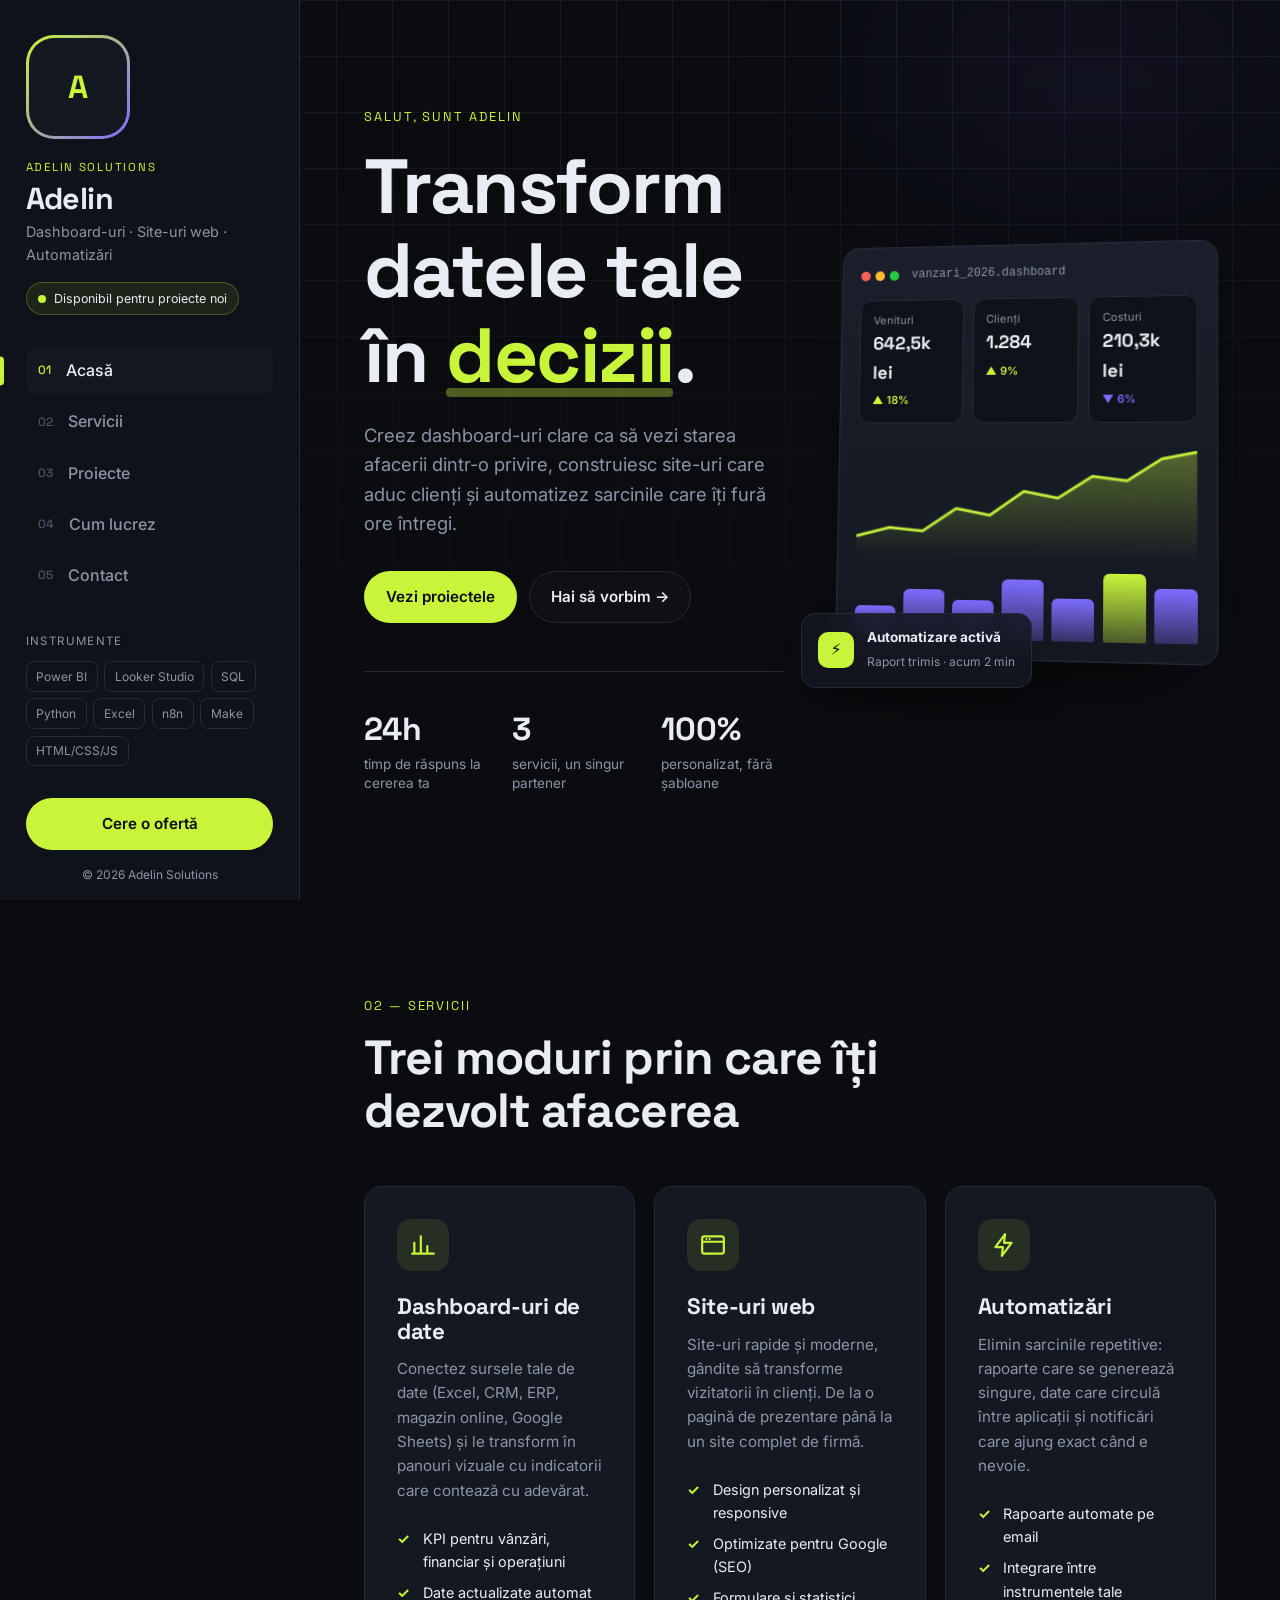
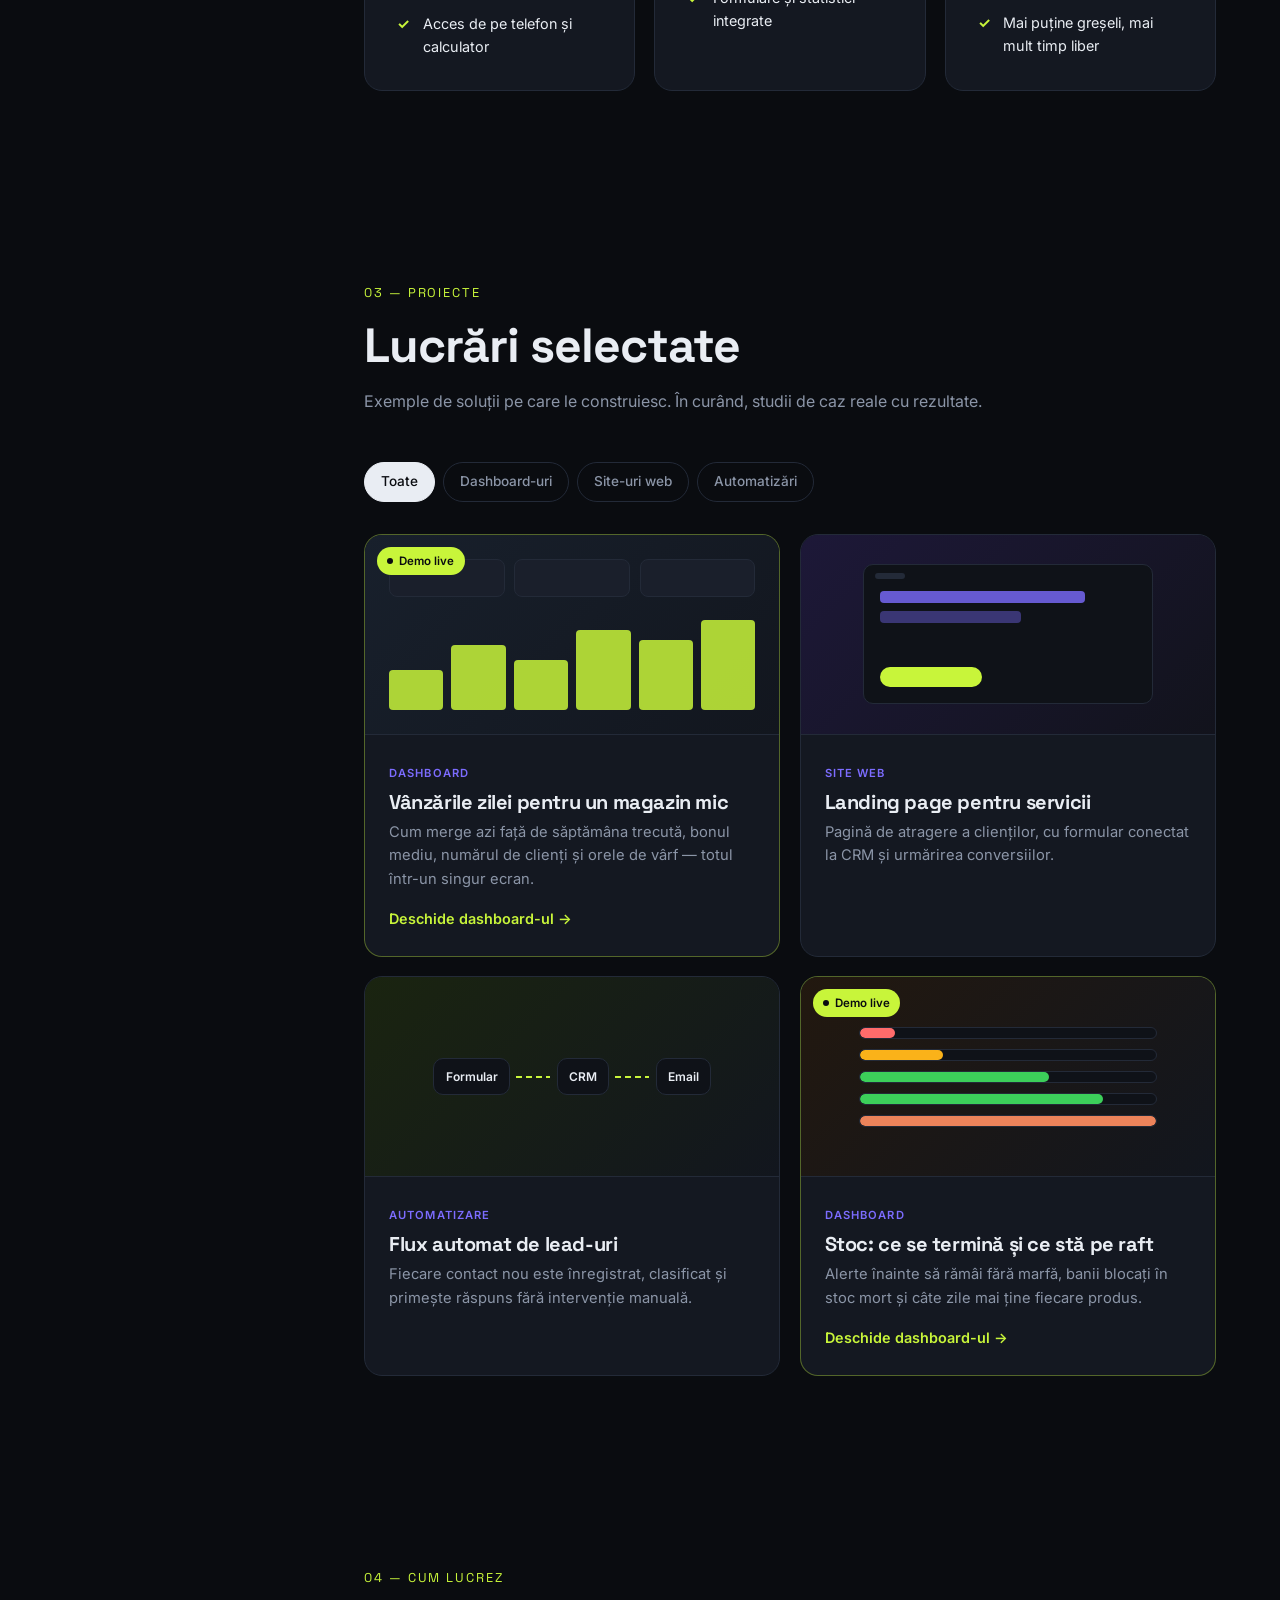
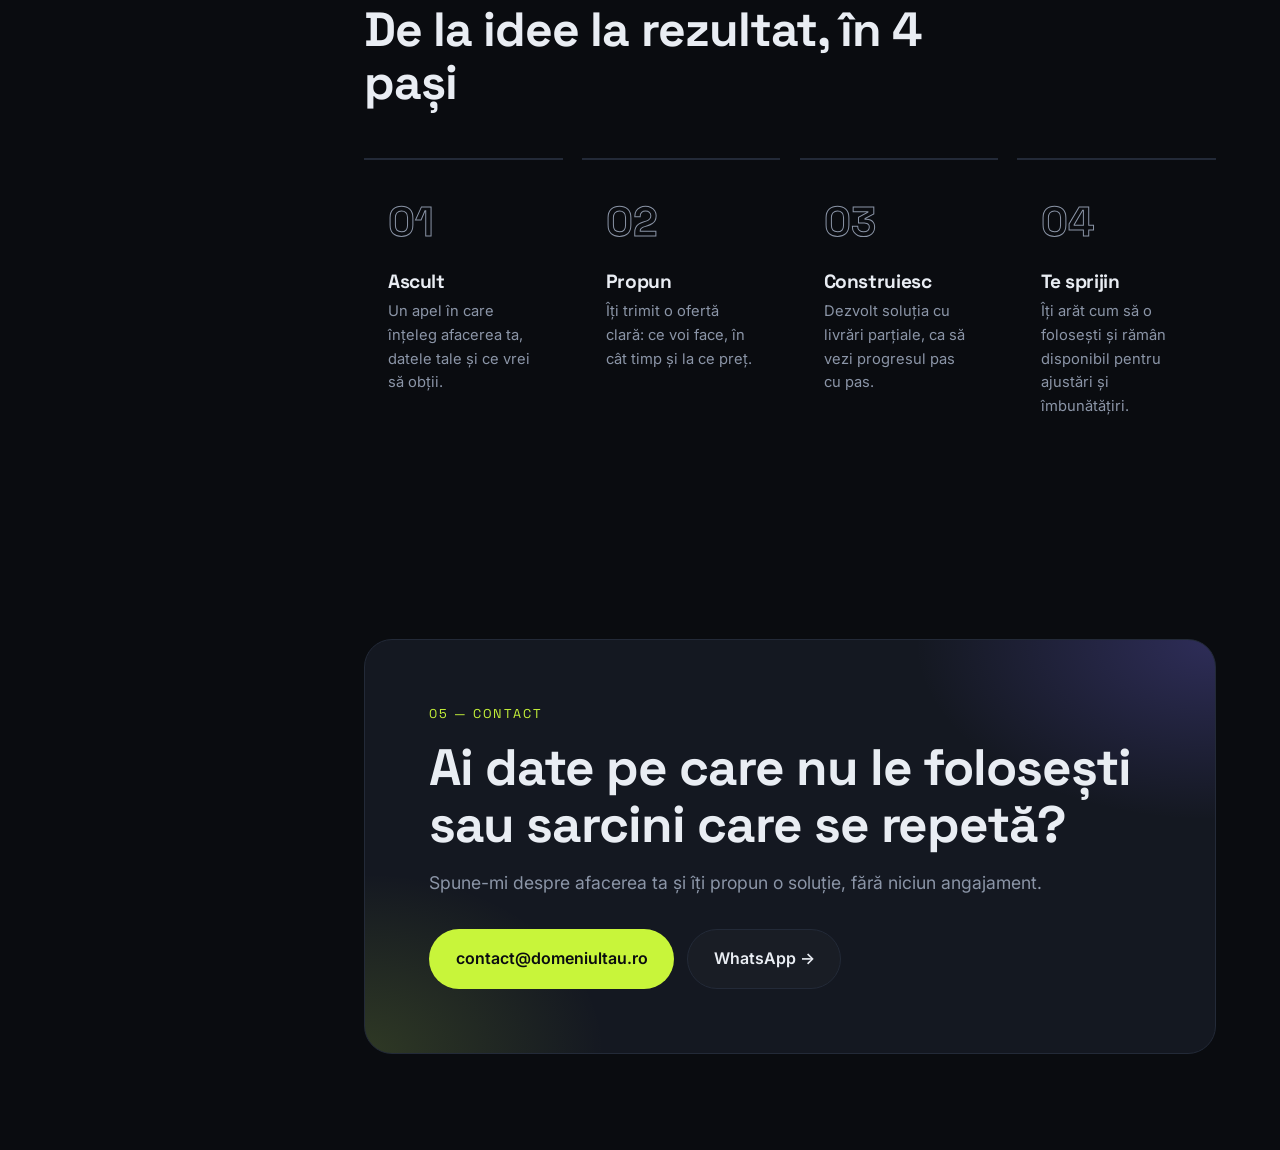
==== index.html @ e0bb19f9 "Portfolio Adelin Solutions: landing page and two demo dashboards - Romanian landing page with CV-sty" ====
<!DOCTYPE html>
<html lang="ro">
<head>
  <meta charset="UTF-8">
  <meta name="viewport" content="width=device-width, initial-scale=1.0">
  <title>Adelin Solutions · Dashboard-uri, site-uri web și automatizări</title>
  <meta name="description" content="Adelin Solutions: dashboard-uri pentru analiza datelor, site-uri web moderne și automatizări care îți economisesc ore de muncă.">
  <link rel="preconnect" href="https://fonts.googleapis.com">
  <link rel="preconnect" href="https://fonts.gstatic.com" crossorigin>
  <link href="https://fonts.googleapis.com/css2?family=Inter:wght@400;500;600&family=Space+Grotesk:wght@500;600;700&display=swap" rel="stylesheet">
  <link rel="stylesheet" href="css/styles.css">
</head>
<body>

  <!-- Bară de sus (doar pe mobil) -->
  <header class="topbar">
    <a href="#acasa" class="topbar__brand"><span class="logo-mark">A</span> Adelin Solutions</a>
    <button class="menu-toggle" aria-label="Deschide meniul" aria-expanded="false" aria-controls="sidebar">
      <span></span><span></span>
    </button>
  </header>

  <!-- Meniu lateral tip CV -->
  <aside class="sidebar" id="sidebar">
    <div class="profile">
      <div class="profile__photo">
        <!-- Înlocuiește cu poza ta: <img src="assets/poza.jpg" alt="Numele tău"> -->
        <span class="profile__initials">A</span>
      </div>
      <p class="profile__brand">Adelin Solutions</p>
      <h1 class="profile__name">Adelin</h1>
      <p class="profile__role">Dashboard-uri · Site-uri web · Automatizări</p>
      <p class="status"><span class="status__dot"></span> Disponibil pentru proiecte noi</p>
    </div>

    <nav class="nav" aria-label="Secțiuni">
      <a href="#acasa" class="nav__link is-active"><span class="nav__num">01</span> Acasă</a>
      <a href="#servicii" class="nav__link"><span class="nav__num">02</span> Servicii</a>
      <a href="#proiecte" class="nav__link"><span class="nav__num">03</span> Proiecte</a>
      <a href="#proces" class="nav__link"><span class="nav__num">04</span> Cum lucrez</a>
      <a href="#contact" class="nav__link"><span class="nav__num">05</span> Contact</a>
    </nav>

    <div class="sidebar__block">
      <p class="sidebar__label">Instrumente</p>
      <ul class="tags">
        <li>Power BI</li><li>Looker Studio</li><li>SQL</li><li>Python</li>
        <li>Excel</li><li>n8n</li><li>Make</li><li>HTML/CSS/JS</li>
      </ul>
    </div>

    <div class="sidebar__footer">
      <a href="#contact" class="btn btn--primary btn--block">Cere o ofertă</a>
      <p class="sidebar__copy">© <span id="year"></span> Adelin Solutions</p>
    </div>
  </aside>

  <main class="content">

    <!-- 01 · ACASĂ -->
    <section class="section hero" id="acasa">
      <div class="hero__text">
        <p class="eyebrow">Salut, sunt Adelin</p>
        <h2 class="hero__title">Transform datele tale în <span class="highlight">decizii</span>.</h2>
        <p class="hero__lead">
          Creez dashboard-uri clare ca să vezi starea afacerii dintr-o privire,
          construiesc site-uri care aduc clienți și automatizez sarcinile care îți fură ore întregi.
        </p>
        <div class="hero__actions">
          <a href="#proiecte" class="btn btn--primary">Vezi proiectele</a>
          <a href="#contact" class="btn btn--ghost">Hai să vorbim →</a>
        </div>
        <ul class="hero__stats">
          <li><strong data-count="24" data-suffix="h">0</strong><span>timp de răspuns la cererea ta</span></li>
          <li><strong data-count="3">0</strong><span>servicii, un singur partener</span></li>
          <li><strong data-count="100" data-suffix="%">0</strong><span>personalizat, fără șabloane</span></li>
        </ul>
      </div>

      <!-- Mini dashboard animat -->
      <div class="hero__visual" aria-hidden="true">
        <div class="dash">
          <div class="dash__head">
            <span class="dash__dots"><i></i><i></i><i></i></span>
            <span class="dash__title">vanzari_2026.dashboard</span>
          </div>
          <div class="dash__kpis">
            <div class="kpi"><span>Venituri</span><strong>642,5k lei</strong><em class="up">▲ 18%</em></div>
            <div class="kpi"><span>Clienți</span><strong>1.284</strong><em class="up">▲ 9%</em></div>
            <div class="kpi"><span>Costuri</span><strong>210,3k lei</strong><em class="down">▼ 6%</em></div>
          </div>
          <div class="dash__chart">
            <svg viewBox="0 0 300 110" preserveAspectRatio="none">
              <defs>
                <linearGradient id="area" x1="0" x2="0" y1="0" y2="1">
                  <stop offset="0%" stop-color="currentColor" stop-opacity=".35"/>
                  <stop offset="100%" stop-color="currentColor" stop-opacity="0"/>
                </linearGradient>
              </defs>
              <path class="chart-area" d="M0,90 L30,82 L60,85 L90,64 L120,70 L150,48 L180,54 L210,34 L240,38 L270,18 L300,12 L300,110 L0,110 Z" fill="url(#area)"/>
              <path class="chart-line" d="M0,90 L30,82 L60,85 L90,64 L120,70 L150,48 L180,54 L210,34 L240,38 L270,18 L300,12" fill="none" stroke="currentColor" stroke-width="2.5" stroke-linejoin="round"/>
            </svg>
          </div>
          <div class="dash__bars">
            <i style="--h:45%"></i><i style="--h:70%"></i><i style="--h:55%"></i><i style="--h:85%"></i>
            <i style="--h:60%"></i><i style="--h:95%"></i><i style="--h:75%"></i>
          </div>
        </div>
        <div class="float-card float-card--auto">
          <span class="float-card__icon">⚡</span>
          <div><strong>Automatizare activă</strong><small>Raport trimis · acum 2 min</small></div>
        </div>
      </div>
    </section>

    <!-- 02 · SERVICII -->
    <section class="section" id="servicii">
      <header class="section__head">
        <p class="eyebrow">02 — Servicii</p>
        <h2 class="section__title">Trei moduri prin care îți dezvolt afacerea</h2>
      </header>

      <div class="services">
        <article class="service reveal">
          <div class="service__icon">
            <svg viewBox="0 0 24 24"><path d="M4 20V10M10 20V4M16 20v-7M22 20H2" /></svg>
          </div>
          <h3>Dashboard-uri de date</h3>
          <p>Conectez sursele tale de date (Excel, CRM, ERP, magazin online, Google Sheets) și le transform în panouri vizuale cu indicatorii care contează cu adevărat.</p>
          <ul class="checklist">
            <li>KPI pentru vânzări, financiar și operațiuni</li>
            <li>Date actualizate automat</li>
            <li>Acces de pe telefon și calculator</li>
          </ul>
        </article>

        <article class="service reveal">
          <div class="service__icon">
            <svg viewBox="0 0 24 24"><rect x="2" y="4" width="20" height="16" rx="2"/><path d="M2 9h20M6 6.5h.01M9 6.5h.01"/></svg>
          </div>
          <h3>Site-uri web</h3>
          <p>Site-uri rapide și moderne, gândite să transforme vizitatorii în clienți. De la o pagină de prezentare până la un site complet de firmă.</p>
          <ul class="checklist">
            <li>Design personalizat și responsive</li>
            <li>Optimizate pentru Google (SEO)</li>
            <li>Formulare și statistici integrate</li>
          </ul>
        </article>

        <article class="service reveal">
          <div class="service__icon">
            <svg viewBox="0 0 24 24"><path d="M13 2 4 14h7l-1 8 9-12h-7z"/></svg>
          </div>
          <h3>Automatizări</h3>
          <p>Elimin sarcinile repetitive: rapoarte care se generează singure, date care circulă între aplicații și notificări care ajung exact când e nevoie.</p>
          <ul class="checklist">
            <li>Rapoarte automate pe email</li>
            <li>Integrare între instrumentele tale</li>
            <li>Mai puține greșeli, mai mult timp liber</li>
          </ul>
        </article>
      </div>
    </section>

    <!-- 03 · PROIECTE -->
    <section class="section" id="proiecte">
      <header class="section__head">
        <p class="eyebrow">03 — Proiecte</p>
        <h2 class="section__title">Lucrări selectate</h2>
        <p class="section__sub">Exemple de soluții pe care le construiesc. În curând, studii de caz reale cu rezultate.</p>
      </header>

      <div class="filters" role="tablist">
        <button class="filter is-active" data-filter="all">Toate</button>
        <button class="filter" data-filter="dashboard">Dashboard-uri</button>
        <button class="filter" data-filter="web">Site-uri web</button>
        <button class="filter" data-filter="auto">Automatizări</button>
      </div>

      <div class="projects">
        <a href="dashboards/vanzari-magazin.html" class="project project--live reveal" data-cat="dashboard">
          <div class="project__thumb thumb--dash">
            <span class="project__badge"><i></i> Demo live</span>
            <div class="mini-kpis"><i></i><i></i><i></i></div>
            <div class="mini-bars"><i style="--h:40%"></i><i style="--h:65%"></i><i style="--h:50%"></i><i style="--h:80%"></i><i style="--h:70%"></i><i style="--h:90%"></i></div>
          </div>
          <div class="project__body">
            <span class="project__tag">Dashboard</span>
            <h3>Vânzările zilei pentru un magazin mic</h3>
            <p>Cum merge azi față de săptămâna trecută, bonul mediu, numărul de clienți și orele de vârf — totul într-un singur ecran.</p>
            <span class="project__link">Deschide dashboard-ul →</span>
          </div>
        </a>

        <article class="project reveal" data-cat="web">
          <div class="project__thumb thumb--web">
            <div class="mini-browser"><span></span><b></b><b class="short"></b><em></em></div>
          </div>
          <div class="project__body">
            <span class="project__tag">Site web</span>
            <h3>Landing page pentru servicii</h3>
            <p>Pagină de atragere a clienților, cu formular conectat la CRM și urmărirea conversiilor.</p>
          </div>
        </article>

        <article class="project reveal" data-cat="auto">
          <div class="project__thumb thumb--auto">
            <div class="flow"><span>Formular</span><i></i><span>CRM</span><i></i><span>Email</span></div>
          </div>
          <div class="project__body">
            <span class="project__tag">Automatizare</span>
            <h3>Flux automat de lead-uri</h3>
            <p>Fiecare contact nou este înregistrat, clasificat și primește răspuns fără intervenție manuală.</p>
          </div>
        </article>

        <a href="dashboards/stoc-magazin.html" class="project project--live reveal" data-cat="dashboard">
          <div class="project__thumb thumb--stock">
            <span class="project__badge"><i></i> Demo live</span>
            <div class="mini-stock">
              <p><b style="--w:12%;--c:#ff6b6b"></b></p>
              <p><b style="--w:28%;--c:#fab219"></b></p>
              <p><b style="--w:64%;--c:#3ccf5a"></b></p>
              <p><b style="--w:82%;--c:#3ccf5a"></b></p>
              <p><b style="--w:100%;--c:#ec835a"></b></p>
            </div>
          </div>
          <div class="project__body">
            <span class="project__tag">Dashboard</span>
            <h3>Stoc: ce se termină și ce stă pe raft</h3>
            <p>Alerte înainte să rămâi fără marfă, banii blocați în stoc mort și câte zile mai ține fiecare produs.</p>
            <span class="project__link">Deschide dashboard-ul →</span>
          </div>
        </a>
      </div>
    </section>

    <!-- 04 · PROCES -->
    <section class="section" id="proces">
      <header class="section__head">
        <p class="eyebrow">04 — Cum lucrez</p>
        <h2 class="section__title">De la idee la rezultat, în 4 pași</h2>
      </header>

      <ol class="timeline">
        <li class="reveal"><span class="timeline__n">01</span><div><h3>Ascult</h3><p>Un apel în care înțeleg afacerea ta, datele tale și ce vrei să obții.</p></div></li>
        <li class="reveal"><span class="timeline__n">02</span><div><h3>Propun</h3><p>Îți trimit o ofertă clară: ce voi face, în cât timp și la ce preț.</p></div></li>
        <li class="reveal"><span class="timeline__n">03</span><div><h3>Construiesc</h3><p>Dezvolt soluția cu livrări parțiale, ca să vezi progresul pas cu pas.</p></div></li>
        <li class="reveal"><span class="timeline__n">04</span><div><h3>Te sprijin</h3><p>Îți arăt cum să o folosești și rămân disponibil pentru ajustări și îmbunătățiri.</p></div></li>
      </ol>
    </section>

    <!-- 05 · CONTACT -->
    <section class="section contact" id="contact">
      <div class="contact__card reveal">
        <p class="eyebrow">05 — Contact</p>
        <h2 class="contact__title">Ai date pe care nu le folosești sau sarcini care se repetă?</h2>
        <p class="contact__lead">Spune-mi despre afacerea ta și îți propun o soluție, fără niciun angajament.</p>
        <div class="contact__actions">
          <!-- Înlocuiește cu emailul și telefonul tău reale -->
          <a href="mailto:contact@domeniultau.ro" class="btn btn--primary btn--lg">contact@domeniultau.ro</a>
          <a href="https://wa.me/40700000000" class="btn btn--ghost btn--lg" target="_blank" rel="noopener">WhatsApp →</a>
        </div>
      </div>
    </section>

  </main>

  <script src="js/main.js"></script>
</body>
</html>
---- css/styles.css ----
/* =========================================================
   Adelin Solutions — Landing / Portfolio
   ========================================================= */

:root {
  --bg: #0a0c10;
  --bg-2: #0f1218;
  --surface: #141821;
  --surface-2: #1a1f2b;
  --line: #232a38;
  --text: #e9edf3;
  --muted: #8b95a7;
  --accent: #c8f53a;       /* lima eléctrico */
  --accent-ink: #0a0c10;
  --accent-2: #7c6cff;     /* violeta */
  --danger: #ff6b6b;
  --radius: 18px;
  --sidebar-w: 300px;
  --font-head: "Space Grotesk", system-ui, sans-serif;
  --font-body: "Inter", system-ui, sans-serif;
}

*, *::before, *::after { box-sizing: border-box; }
html { scroll-behavior: smooth; }
body {
  margin: 0;
  background: var(--bg);
  color: var(--text);
  font-family: var(--font-body);
  font-size: 16px;
  line-height: 1.6;
  -webkit-font-smoothing: antialiased;
  overflow-x: hidden;
}
/* Fondo con rejilla sutil y halo */
body::before {
  content: "";
  position: fixed; inset: 0;
  background-image:
    radial-gradient(600px 400px at 85% 10%, rgba(124,108,255,.14), transparent 60%),
    radial-gradient(500px 400px at 40% 90%, rgba(200,245,58,.07), transparent 60%),
    linear-gradient(var(--line) 1px, transparent 1px),
    linear-gradient(90deg, var(--line) 1px, transparent 1px);
  background-size: auto, auto, 56px 56px, 56px 56px;
  opacity: .5;
  pointer-events: none;
  z-index: -1;
  mask-image: linear-gradient(180deg, #000 0%, transparent 85%);
}

a { color: inherit; text-decoration: none; }
h1, h2, h3 { font-family: var(--font-head); line-height: 1.1; margin: 0; letter-spacing: -0.02em; }
p { margin: 0; }
ul, ol { margin: 0; padding: 0; list-style: none; }

/* ---------- Botones ---------- */
.btn {
  display: inline-flex; align-items: center; justify-content: center; gap: .5rem;
  padding: .8rem 1.3rem;
  border-radius: 999px;
  font-weight: 600; font-size: .95rem;
  border: 1px solid transparent;
  transition: transform .2s, background .2s, border-color .2s, color .2s;
  cursor: pointer;
}
.btn:hover { transform: translateY(-2px); }
.btn--primary { background: var(--accent); color: var(--accent-ink); }
.btn--primary:hover { background: #d6ff52; }
.btn--ghost { border-color: var(--line); color: var(--text); background: rgba(255,255,255,.02); }
.btn--ghost:hover { border-color: var(--accent); color: var(--accent); }
.btn--block { width: 100%; }
.btn--lg { padding: 1rem 1.6rem; font-size: 1rem; }

/* ---------- Sidebar tipo CV ---------- */
.sidebar {
  position: fixed; top: 0; left: 0; bottom: 0;
  width: var(--sidebar-w);
  background: var(--bg-2);
  border-right: 1px solid var(--line);
  padding: 2.2rem 1.6rem 1.6rem;
  display: flex; flex-direction: column; gap: 2rem;
  overflow-y: auto;
  z-index: 50;
}

.profile { text-align: left; }
.profile__photo {
  width: 104px; height: 104px;
  border-radius: 28px;
  background: linear-gradient(135deg, var(--accent), var(--accent-2));
  padding: 3px;
  margin-bottom: 1.2rem;
  position: relative;
}
.profile__photo img,
.profile__initials {
  width: 100%; height: 100%;
  border-radius: 25px;
  object-fit: cover;
  display: grid; place-items: center;
  background: var(--surface);
  font-family: var(--font-head); font-weight: 700; font-size: 2rem;
  color: var(--accent);
}
.profile__brand {
  font-family: var(--font-head);
  font-size: .72rem; text-transform: uppercase; letter-spacing: .15em;
  color: var(--accent); margin-bottom: .3rem;
}
.profile__name { font-size: 1.9rem; }
.profile__role { color: var(--muted); font-size: .9rem; margin-top: .3rem; }
.status {
  display: inline-flex; align-items: center; gap: .5rem;
  margin-top: 1rem;
  font-size: .78rem; color: var(--text);
  background: rgba(200,245,58,.08);
  border: 1px solid rgba(200,245,58,.25);
  padding: .35rem .7rem; border-radius: 999px;
}
.status__dot {
  width: 8px; height: 8px; border-radius: 50%; background: var(--accent);
  box-shadow: 0 0 0 0 rgba(200,245,58,.6);
  animation: pulse 2s infinite;
}
@keyframes pulse {
  0% { box-shadow: 0 0 0 0 rgba(200,245,58,.6); }
  70% { box-shadow: 0 0 0 8px rgba(200,245,58,0); }
  100% { box-shadow: 0 0 0 0 rgba(200,245,58,0); }
}

.nav { display: flex; flex-direction: column; gap: .2rem; }
.nav__link {
  position: relative;
  display: flex; align-items: center; gap: .9rem;
  padding: .7rem .8rem;
  border-radius: 12px;
  color: var(--muted);
  font-weight: 500;
  transition: color .2s, background .2s;
}
.nav__num { font-family: var(--font-head); font-size: .75rem; color: #4a5366; transition: color .2s; }
.nav__link:hover { color: var(--text); background: var(--surface); }
.nav__link.is-active { color: var(--text); background: var(--surface); }
.nav__link.is-active .nav__num { color: var(--accent); }
.nav__link.is-active::before {
  content: ""; position: absolute; left: -1.6rem; top: 50%;
  width: 4px; height: 60%; transform: translateY(-50%);
  background: var(--accent); border-radius: 0 4px 4px 0;
}

.sidebar__label {
  font-size: .72rem; text-transform: uppercase; letter-spacing: .12em;
  color: var(--muted); margin-bottom: .7rem;
}
.tags { display: flex; flex-wrap: wrap; gap: .4rem; }
.tags li {
  font-size: .75rem;
  padding: .3rem .6rem;
  border: 1px solid var(--line);
  border-radius: 8px;
  color: var(--muted);
}
.sidebar__footer { margin-top: auto; display: flex; flex-direction: column; gap: .9rem; }
.sidebar__copy { font-size: .75rem; color: var(--muted); text-align: center; }

/* ---------- Topbar (móvil) ---------- */
.topbar { display: none; }

/* ---------- Contenido ---------- */
.content { margin-left: var(--sidebar-w); }
.section {
  padding: 6rem clamp(1.5rem, 5vw, 5rem);
  max-width: 1280px;
  margin: 0 auto;
}
.section__head { margin-bottom: 3rem; max-width: 640px; }
.section__title { font-size: clamp(2rem, 4vw, 3rem); }
.section__sub { color: var(--muted); margin-top: 1rem; }
.eyebrow {
  font-family: var(--font-head);
  font-size: .8rem; text-transform: uppercase; letter-spacing: .15em;
  color: var(--accent);
  margin-bottom: 1rem;
}

/* ---------- Hero ---------- */
.hero {
  min-height: 100vh;
  display: grid;
  grid-template-columns: 1.1fr 1fr;
  align-items: center;
  gap: 3rem;
}
.hero__title {
  font-size: clamp(2.6rem, 6vw, 5rem);
  font-weight: 700;
}
.highlight {
  color: var(--accent);
  position: relative;
  white-space: nowrap;
}
.highlight::after {
  content: ""; position: absolute; left: 0; right: 0; bottom: .08em;
  height: .12em; background: var(--accent); opacity: .35; border-radius: 4px;
  transform: scaleX(0); transform-origin: left;
  animation: underline 1s .6s forwards cubic-bezier(.2,.8,.2,1);
}
@keyframes underline { to { transform: scaleX(1); } }
.hero__lead { color: var(--muted); font-size: 1.15rem; margin: 1.5rem 0 2rem; max-width: 520px; }
.hero__actions { display: flex; gap: .8rem; flex-wrap: wrap; }
.hero__stats {
  display: grid; grid-template-columns: repeat(3, minmax(0, 1fr)); gap: 1.5rem;
  margin-top: 3rem; padding-top: 2rem;
  border-top: 1px solid var(--line);
}
.hero__stats strong { display: block; font-family: var(--font-head); font-size: 2rem; color: var(--text); }
.hero__stats span { font-size: .85rem; color: var(--muted); display: block; max-width: 150px; line-height: 1.4; }

/* Mini dashboard */
.hero__visual { position: relative; }
.dash {
  background: linear-gradient(180deg, var(--surface-2), var(--surface));
  border: 1px solid var(--line);
  border-radius: var(--radius);
  padding: 1.2rem;
  box-shadow: 0 40px 80px -30px rgba(0,0,0,.7), 0 0 0 1px rgba(255,255,255,.02) inset;
  transform: perspective(1200px) rotateY(-8deg) rotateX(4deg);
  transition: transform .6s cubic-bezier(.2,.8,.2,1);
}
.hero__visual:hover .dash { transform: perspective(1200px) rotateY(0) rotateX(0); }
.dash__head { display: flex; align-items: center; gap: .8rem; margin-bottom: 1rem; }
.dash__dots { display: flex; gap: 5px; }
.dash__dots i { width: 10px; height: 10px; border-radius: 50%; background: var(--line); }
.dash__dots i:first-child { background: #ff5f57; }
.dash__dots i:nth-child(2) { background: #febc2e; }
.dash__dots i:nth-child(3) { background: #28c840; }
.dash__title { font-size: .75rem; color: var(--muted); font-family: ui-monospace, monospace; }
.dash__kpis { display: grid; grid-template-columns: repeat(3, 1fr); gap: .6rem; }
.kpi {
  background: var(--bg-2); border: 1px solid var(--line); border-radius: 12px;
  padding: .7rem .8rem;
}
.kpi span { font-size: .7rem; color: var(--muted); display: block; }
.kpi strong { font-family: var(--font-head); font-size: 1.15rem; display: block; }
.kpi em { font-style: normal; font-size: .7rem; font-weight: 600; }
.kpi .up { color: var(--accent); }
.kpi .down { color: var(--accent-2); }
.dash__chart { color: var(--accent); margin: 1rem 0 .6rem; height: 120px; }
.dash__chart svg { width: 100%; height: 100%; display: block; }
.chart-line {
  stroke-dasharray: 500; stroke-dashoffset: 500;
  animation: draw 2s .4s forwards ease-out;
}
.chart-area { opacity: 0; animation: fade 1s 1.4s forwards; }
@keyframes draw { to { stroke-dashoffset: 0; } }
@keyframes fade { to { opacity: 1; } }
.dash__bars {
  display: flex; align-items: flex-end; gap: .5rem; height: 70px;
}
.dash__bars i {
  flex: 1; height: var(--h);
  background: linear-gradient(180deg, var(--accent-2), rgba(124,108,255,.3));
  border-radius: 6px 6px 2px 2px;
  transform: scaleY(0); transform-origin: bottom;
  animation: grow .9s forwards cubic-bezier(.2,.8,.2,1);
}
.dash__bars i:nth-child(1) { animation-delay: .5s; }
.dash__bars i:nth-child(2) { animation-delay: .6s; }
.dash__bars i:nth-child(3) { animation-delay: .7s; }
.dash__bars i:nth-child(4) { animation-delay: .8s; }
.dash__bars i:nth-child(5) { animation-delay: .9s; }
.dash__bars i:nth-child(6) { animation-delay: 1s; background: linear-gradient(180deg, var(--accent), rgba(200,245,58,.3)); }
.dash__bars i:nth-child(7) { animation-delay: 1.1s; }
@keyframes grow { to { transform: scaleY(1); } }

.float-card {
  position: absolute;
  display: flex; align-items: center; gap: .8rem;
  background: rgba(20,24,33,.85);
  backdrop-filter: blur(10px);
  border: 1px solid var(--line);
  border-radius: 14px;
  padding: .8rem 1rem;
  box-shadow: 0 20px 40px -15px rgba(0,0,0,.6);
  animation: float 5s ease-in-out infinite;
}
.float-card--auto { left: -2rem; bottom: -1.8rem; }
.float-card__icon {
  width: 36px; height: 36px; border-radius: 10px;
  display: grid; place-items: center;
  background: var(--accent); color: var(--accent-ink);
}
.float-card strong { display: block; font-size: .85rem; }
.float-card small { color: var(--muted); font-size: .75rem; }
@keyframes float { 0%,100% { transform: translateY(0); } 50% { transform: translateY(-10px); } }

/* ---------- Servicios ---------- */
.services { display: grid; grid-template-columns: repeat(3, 1fr); gap: 1.2rem; }
.service {
  background: var(--surface);
  border: 1px solid var(--line);
  border-radius: var(--radius);
  padding: 2rem;
  position: relative; overflow: hidden;
  transition: border-color .3s, transform .3s;
}
.service::after {
  content: ""; position: absolute; inset: 0;
  background: radial-gradient(400px circle at var(--mx, 50%) var(--my, 0%), rgba(200,245,58,.08), transparent 40%);
  opacity: 0; transition: opacity .3s; pointer-events: none;
}
.service:hover { border-color: rgba(200,245,58,.4); transform: translateY(-4px); }
.service:hover::after { opacity: 1; }
.service__icon {
  width: 52px; height: 52px; border-radius: 14px;
  display: grid; place-items: center;
  background: rgba(200,245,58,.1);
  margin-bottom: 1.5rem;
}
.service__icon svg { width: 26px; height: 26px; fill: none; stroke: var(--accent); stroke-width: 2; stroke-linecap: round; stroke-linejoin: round; }
.service h3 { font-size: 1.4rem; margin-bottom: .8rem; }
.service p { color: var(--muted); font-size: .95rem; }
.checklist { margin-top: 1.5rem; display: grid; gap: .5rem; }
.checklist li { font-size: .9rem; padding-left: 1.6rem; position: relative; }
.checklist li::before {
  content: "✓"; position: absolute; left: 0; top: 0;
  color: var(--accent); font-weight: 700;
}

/* ---------- Proyectos ---------- */
.filters { display: flex; gap: .5rem; flex-wrap: wrap; margin-bottom: 2rem; }
.filter {
  font: inherit; font-size: .85rem; font-weight: 500;
  padding: .5rem 1rem; border-radius: 999px;
  background: transparent; color: var(--muted);
  border: 1px solid var(--line); cursor: pointer;
  transition: all .2s;
}
.filter:hover { color: var(--text); }
.filter.is-active { background: var(--text); color: var(--bg); border-color: var(--text); }

.projects { display: grid; grid-template-columns: repeat(2, 1fr); gap: 1.2rem; }
.project {
  background: var(--surface);
  border: 1px solid var(--line);
  border-radius: var(--radius);
  overflow: hidden;
  transition: transform .3s, border-color .3s, opacity .3s;
}
.project:hover { transform: translateY(-4px); border-color: var(--accent-2); }
.project.is-hidden { display: none; }
.project--live { display: block; border-color: rgba(200,245,58,.35); }
.project--live:hover { border-color: var(--accent); }
.project__badge {
  position: absolute; top: 12px; left: 12px; z-index: 1;
  display: inline-flex; align-items: center; gap: 6px;
  font-size: .72rem; font-weight: 600;
  padding: .3rem .65rem; border-radius: 999px;
  background: var(--accent); color: var(--accent-ink);
}
.project__badge i { width: 6px; height: 6px; border-radius: 50%; background: var(--accent-ink); animation: pulse-dark 1.6s infinite; }
@keyframes pulse-dark { 50% { opacity: .3; } }
.thumb--stock { background: linear-gradient(135deg, #22180f, #12161e); }
.mini-stock { width: 72%; display: grid; gap: 10px; }
.mini-stock p { margin: 0; height: 12px; border-radius: 999px; background: var(--bg-2); border: 1px solid var(--line); overflow: hidden; }
.mini-stock b { display: block; height: 100%; width: var(--w); background: var(--c); border-radius: 999px; transition: width .5s cubic-bezier(.2,.8,.2,1); }
.project:hover .mini-stock p:first-child b { width: 4%; }
.project__link { display: inline-block; margin-top: 1rem; font-weight: 600; font-size: .9rem; color: var(--accent); }
.project--live:hover .project__link { text-decoration: underline; }
.project__thumb {
  height: 200px;
  position: relative;
  display: grid; place-items: center;
  border-bottom: 1px solid var(--line);
  overflow: hidden;
}
.project__body { padding: 1.5rem; }
.project__tag {
  font-size: .7rem; text-transform: uppercase; letter-spacing: .1em;
  color: var(--accent-2); font-weight: 600;
}
.project h3 { font-size: 1.25rem; margin: .4rem 0 .5rem; }
.project p { color: var(--muted); font-size: .92rem; }

/* Thumbs dibujados con CSS */
.thumb--dash { background: linear-gradient(135deg, #18202c, #12161e); padding: 1.5rem; align-content: space-between; }
.mini-kpis { display: flex; gap: .6rem; width: 100%; }
.mini-kpis i { flex: 1; height: 38px; border-radius: 8px; background: var(--surface-2); border: 1px solid var(--line); }
.mini-bars { display: flex; align-items: flex-end; gap: .5rem; width: 100%; height: 100px; }
.mini-bars i { flex: 1; height: var(--h); border-radius: 4px; background: var(--accent); opacity: .85; transition: height .4s; }
.project:hover .mini-bars i:nth-child(odd) { height: calc(var(--h) + 10%); }

.thumb--web { background: linear-gradient(135deg, #1d1838, #12131c); }
.mini-browser {
  width: 70%; height: 140px; border-radius: 10px;
  background: var(--bg-2); border: 1px solid var(--line);
  padding: 1.6rem 1rem 1rem; position: relative;
  display: flex; flex-direction: column; gap: .5rem;
  transition: transform .4s;
}
.project:hover .mini-browser { transform: translateY(-6px); }
.mini-browser span { position: absolute; top: .5rem; left: .7rem; width: 30px; height: 6px; border-radius: 3px; background: var(--line); }
.mini-browser b { height: 12px; width: 80%; border-radius: 4px; background: var(--accent-2); opacity: .8; }
.mini-browser b.short { width: 55%; opacity: .4; }
.mini-browser em { margin-top: auto; width: 40%; height: 20px; border-radius: 999px; background: var(--accent); }

.thumb--auto { background: linear-gradient(135deg, #1a2410, #12161e); }
.flow { display: flex; align-items: center; gap: .4rem; }
.flow span {
  font-size: .75rem; font-weight: 600;
  padding: .5rem .7rem; border-radius: 10px;
  background: var(--bg-2); border: 1px solid var(--line);
}
.flow i {
  width: 34px; height: 2px; position: relative;
  background: repeating-linear-gradient(90deg, var(--accent) 0 6px, transparent 6px 10px);
  background-size: 20px 2px;
  animation: dash 1s linear infinite;
}
@keyframes dash { to { background-position: 20px 0; } }

.thumb--fin { background: linear-gradient(135deg, #10202a, #12161e); color: var(--accent); grid-template-columns: 1fr auto; padding: 2rem; gap: 1.5rem; }
.thumb--fin svg { width: 100%; height: 100px; }
.donut {
  width: 90px; height: 90px; border-radius: 50%;
  background: conic-gradient(var(--accent) 0 62%, var(--accent-2) 62% 85%, var(--line) 85% 100%);
  -webkit-mask: radial-gradient(circle, transparent 52%, #000 53%);
          mask: radial-gradient(circle, transparent 52%, #000 53%);
}

/* ---------- Proceso ---------- */
.timeline { display: grid; grid-template-columns: repeat(4, 1fr); gap: 1.2rem; counter-reset: s; }
.timeline li {
  position: relative;
  padding: 1.8rem 1.5rem;
  border-top: 2px solid var(--line);
  transition: border-color .3s;
}
.timeline li:hover { border-color: var(--accent); }
.timeline__n {
  font-family: var(--font-head); font-size: 2.6rem; font-weight: 700;
  color: transparent; -webkit-text-stroke: 1px var(--muted);
  display: block; margin-bottom: 1rem;
}
.timeline li:hover .timeline__n { -webkit-text-stroke-color: var(--accent); }
.timeline h3 { font-size: 1.2rem; margin-bottom: .5rem; }
.timeline p { color: var(--muted); font-size: .92rem; }

/* ---------- Contacto ---------- */
.contact__card {
  border-radius: 28px;
  padding: clamp(2rem, 5vw, 4rem);
  background:
    radial-gradient(500px 300px at 100% 0%, rgba(124,108,255,.25), transparent 60%),
    radial-gradient(400px 300px at 0% 100%, rgba(200,245,58,.15), transparent 60%),
    var(--surface);
  border: 1px solid var(--line);
}
.contact__title { font-size: clamp(1.9rem, 4vw, 3.2rem); max-width: 760px; }
.contact__lead { color: var(--muted); font-size: 1.1rem; margin: 1rem 0 2rem; }
.contact__actions { display: flex; gap: .8rem; flex-wrap: wrap; }
.footnote { color: var(--muted); font-size: .75rem; margin-top: 1.5rem; }

/* ---------- Reveal on scroll ---------- */
.reveal { opacity: 0; transform: translateY(24px); transition: opacity .7s ease, transform .7s cubic-bezier(.2,.8,.2,1); }
.reveal.is-visible { opacity: 1; transform: none; }

/* ---------- Responsive ---------- */
@media (max-width: 1200px) {
  .hero { grid-template-columns: 1fr; padding-top: 5rem; }
  .hero__visual { max-width: 520px; }
  .services { grid-template-columns: 1fr 1fr; }
  .timeline { grid-template-columns: 1fr 1fr; }
}

@media (max-width: 900px) {
  :root { --sidebar-w: 0px; }
  .topbar {
    display: flex; align-items: center; justify-content: space-between;
    position: sticky; top: 0; z-index: 60;
    padding: .9rem 16px;
    background: rgba(10,12,16,.85);
    backdrop-filter: blur(12px);
    border-bottom: 1px solid var(--line);
  }
  .topbar__brand { display: flex; align-items: center; gap: .6rem; font-family: var(--font-head); font-weight: 600; }
  .logo-mark {
    width: 30px; height: 30px; border-radius: 9px; display: grid; place-items: center;
    background: var(--accent); color: var(--accent-ink); font-weight: 700;
  }
  .menu-toggle {
    width: 42px; height: 42px; border-radius: 12px;
    background: var(--surface); border: 1px solid var(--line);
    display: flex; flex-direction: column; justify-content: center; align-items: center; gap: 6px;
    cursor: pointer;
  }
  .menu-toggle span { width: 18px; height: 2px; background: var(--text); border-radius: 2px; transition: transform .3s; }
  .menu-toggle[aria-expanded="true"] span:first-child { transform: translateY(4px) rotate(45deg); }
  .menu-toggle[aria-expanded="true"] span:last-child { transform: translateY(-4px) rotate(-45deg); }

  .sidebar {
    width: min(320px, 85vw);
    top: 0;
    transform: translateX(-100%);
    transition: transform .35s cubic-bezier(.2,.8,.2,1);
    z-index: 70;
    box-shadow: 20px 0 60px rgba(0,0,0,.5);
  }
  .sidebar.is-open { transform: none; }
  .nav__link.is-active::before { display: none; }

  .content { margin-left: 0; }
  .section { padding: 4rem 16px; }
  .hero { min-height: auto; padding-top: 3rem; }
  .float-card--auto { left: 8px; bottom: -1.6rem; }
  .dash { transform: none; }
  .services, .projects, .timeline { grid-template-columns: 1fr; }
}

@media (max-width: 480px) {
  .dash__kpis { grid-template-columns: 1fr 1fr; }
  .dash__kpis .kpi:last-child { display: none; }
  .hero__stats { gap: 1.5rem; }
  .flow i { width: 18px; }
  .flow span { font-size: .68rem; padding: .4rem .5rem; }
}

@media (prefers-reduced-motion: reduce) {
  *, *::before, *::after { animation: none !important; transition: none !important; }
  .reveal { opacity: 1; transform: none; }
  .chart-line { stroke-dashoffset: 0; }
  .chart-area { opacity: 1; }
  .dash__bars i { transform: none; }
}
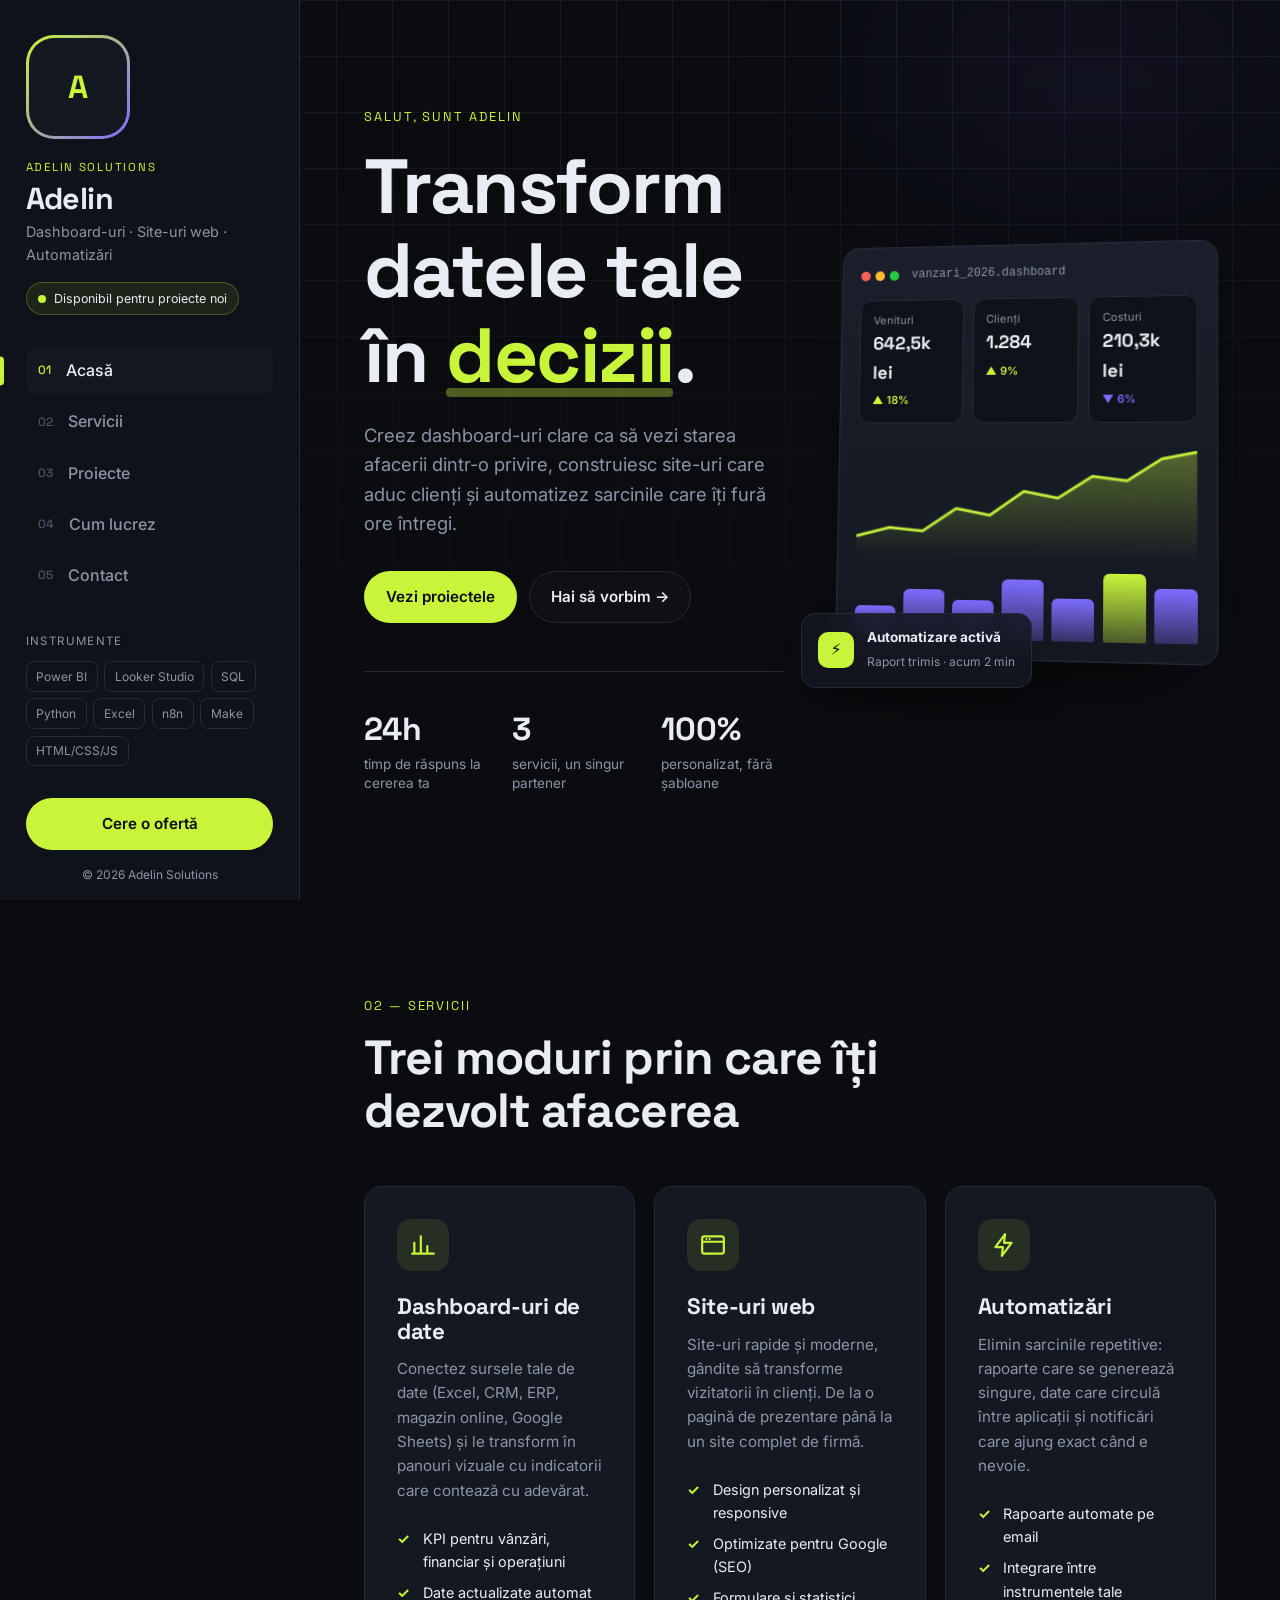
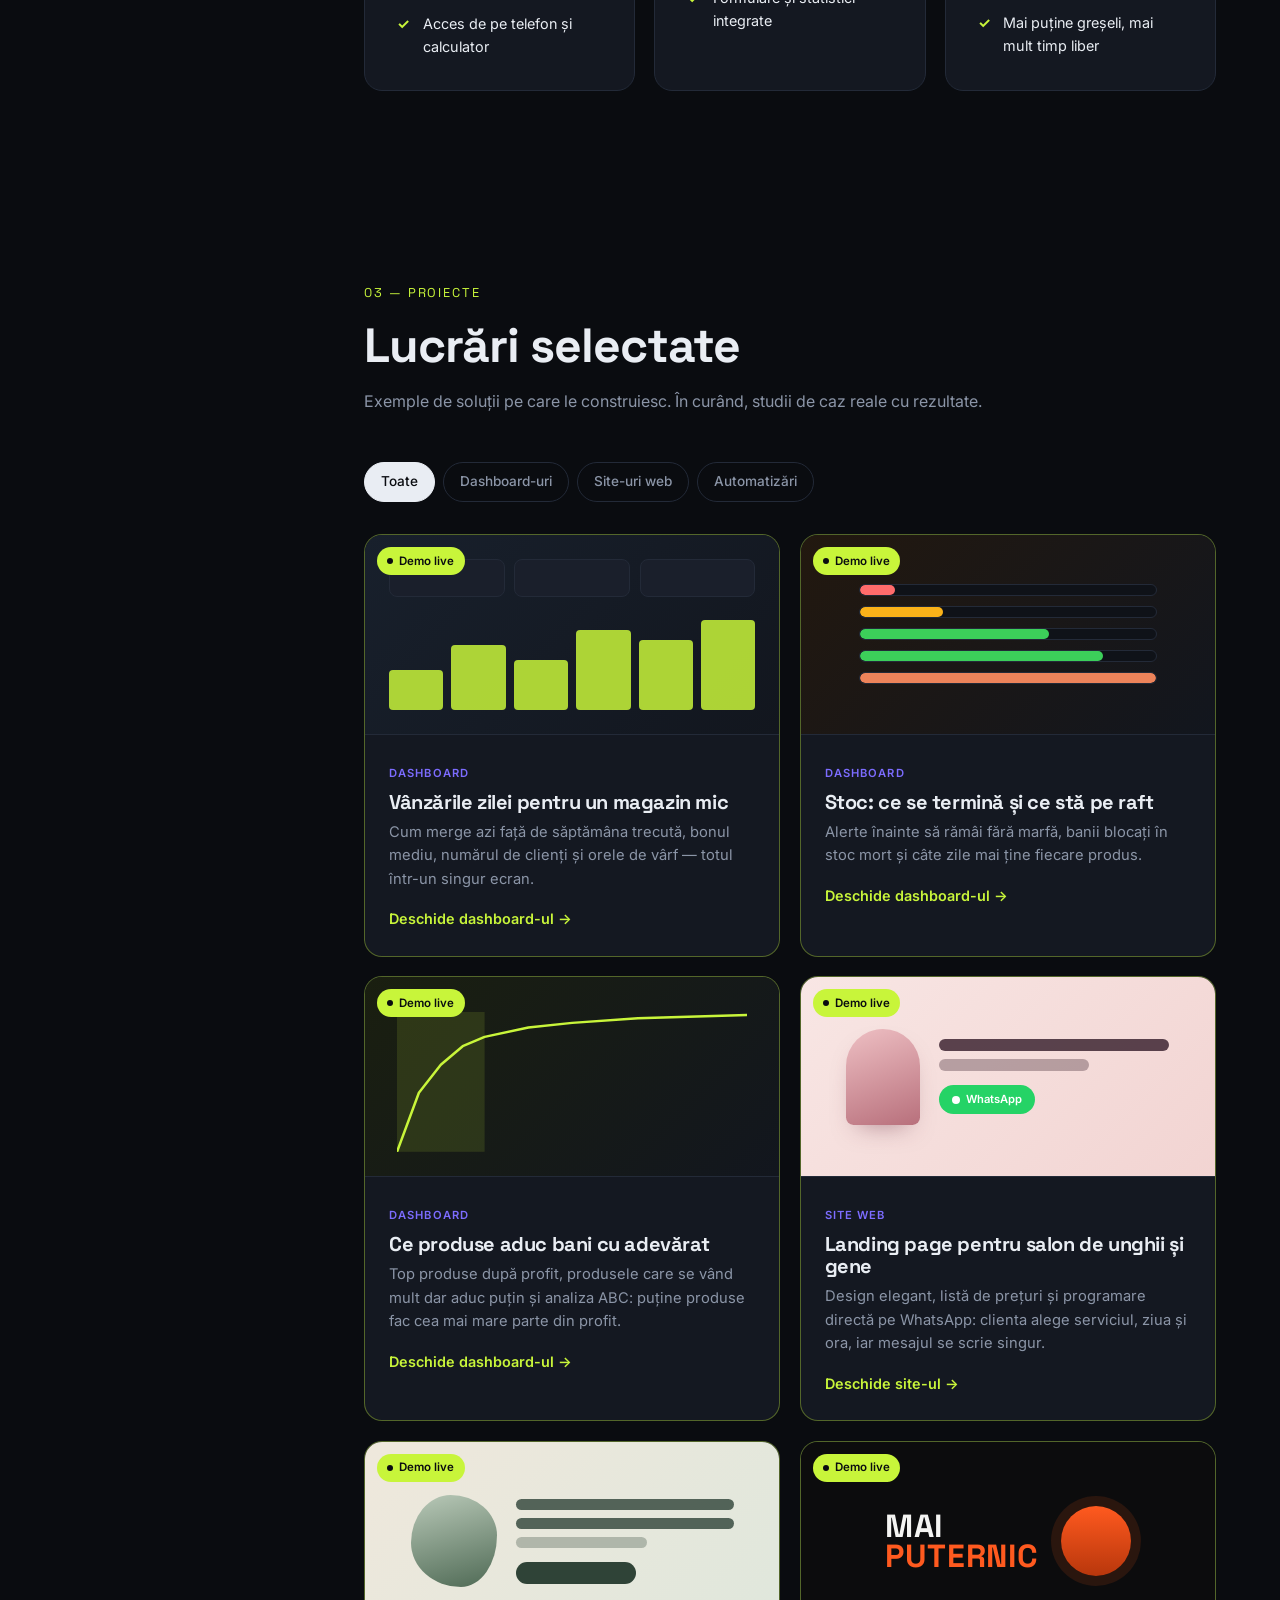
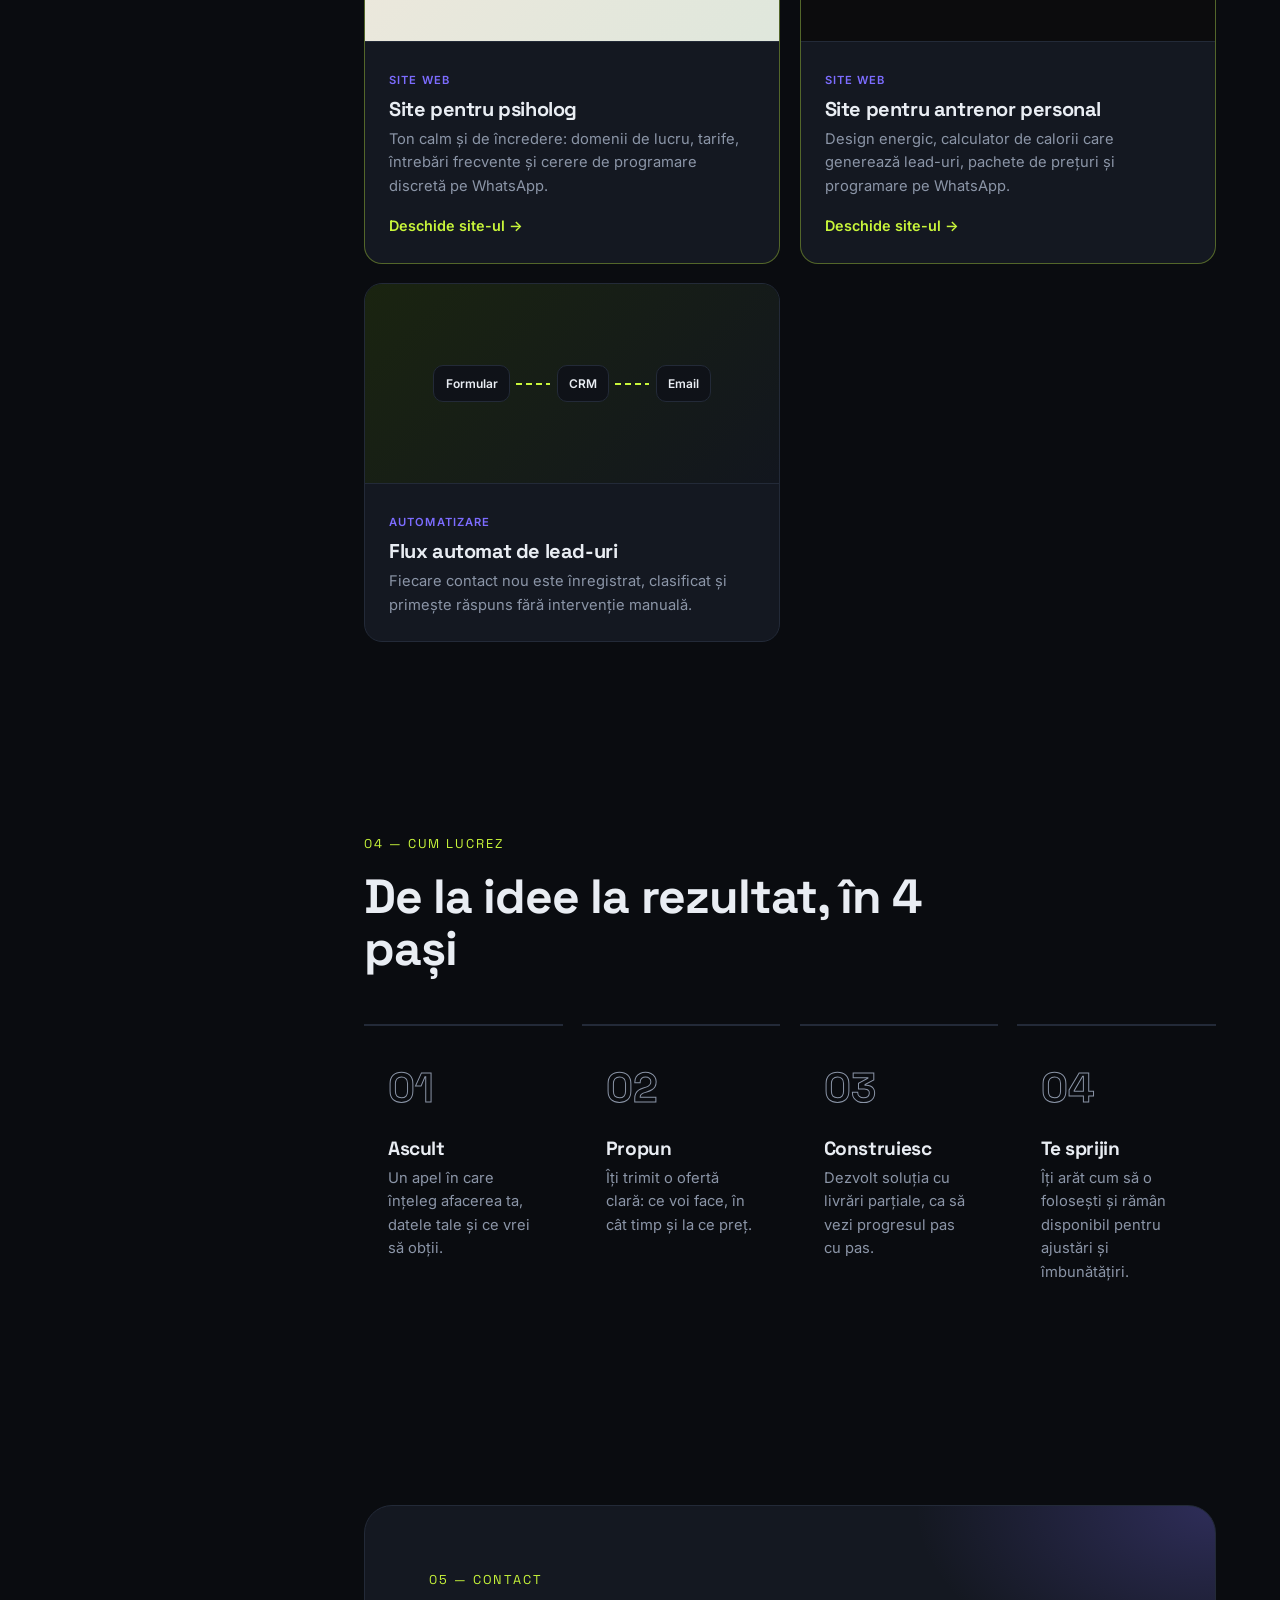
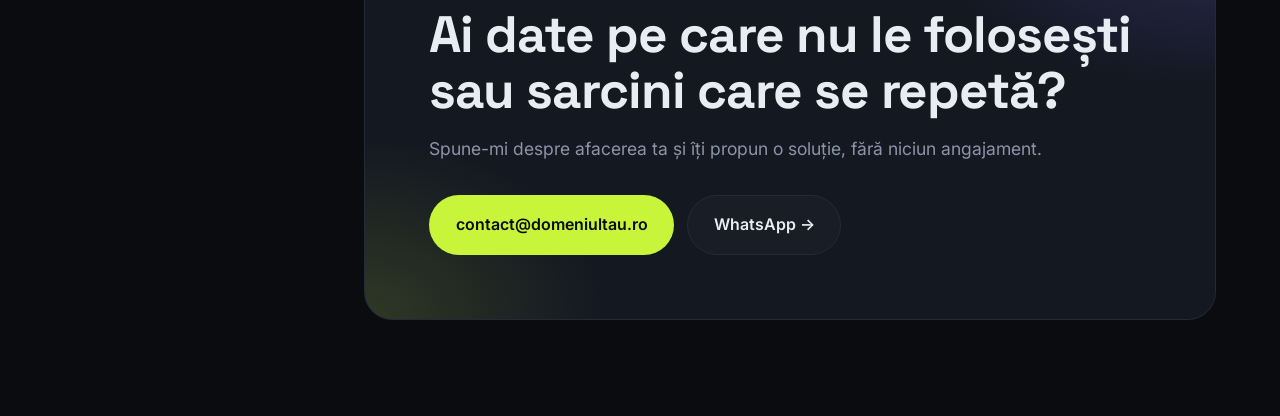
==== commit 0d0dbaec: "Add profit dashboard and three demo landing pages - Profit dashboard: top products by profit, sales " ====
--- a/index.html
+++ b/index.html
@@ -192,28 +192,6 @@
           </div>
         </a>
 
-        <article class="project reveal" data-cat="web">
-          <div class="project__thumb thumb--web">
-            <div class="mini-browser"><span></span><b></b><b class="short"></b><em></em></div>
-          </div>
-          <div class="project__body">
-            <span class="project__tag">Site web</span>
-            <h3>Landing page pentru servicii</h3>
-            <p>Pagină de atragere a clienților, cu formular conectat la CRM și urmărirea conversiilor.</p>
-          </div>
-        </article>
-
-        <article class="project reveal" data-cat="auto">
-          <div class="project__thumb thumb--auto">
-            <div class="flow"><span>Formular</span><i></i><span>CRM</span><i></i><span>Email</span></div>
-          </div>
-          <div class="project__body">
-            <span class="project__tag">Automatizare</span>
-            <h3>Flux automat de lead-uri</h3>
-            <p>Fiecare contact nou este înregistrat, clasificat și primește răspuns fără intervenție manuală.</p>
-          </div>
-        </article>
-
         <a href="dashboards/stoc-magazin.html" class="project project--live reveal" data-cat="dashboard">
           <div class="project__thumb thumb--stock">
             <span class="project__badge"><i></i> Demo live</span>
@@ -232,6 +210,79 @@
             <span class="project__link">Deschide dashboard-ul →</span>
           </div>
         </a>
+
+        <a href="dashboards/marja-produse.html" class="project project--live reveal" data-cat="dashboard">
+          <div class="project__thumb thumb--profit">
+            <span class="project__badge"><i></i> Demo live</span>
+            <svg class="mini-pareto" viewBox="0 0 160 90" preserveAspectRatio="none" aria-hidden="true">
+              <rect x="0" y="0" width="40" height="90" fill="rgba(200,245,58,.12)"/>
+              <path d="M0,90 L10,52 L20,34 L30,22 L40,16 L60,10 L80,7 L110,4 L160,2" fill="none" stroke="#c8f53a" stroke-width="2.5" stroke-linejoin="round" vector-effect="non-scaling-stroke"/>
+            </svg>
+          </div>
+          <div class="project__body">
+            <span class="project__tag">Dashboard</span>
+            <h3>Ce produse aduc bani cu adevărat</h3>
+            <p>Top produse după profit, produsele care se vând mult dar aduc puțin și analiza ABC: puține produse fac cea mai mare parte din profit.</p>
+            <span class="project__link">Deschide dashboard-ul →</span>
+          </div>
+        </a>
+
+        <a href="demos/salon/index.html" class="project project--live reveal" data-cat="web">
+          <div class="project__thumb thumb--salon">
+            <span class="project__badge"><i></i> Demo live</span>
+            <div class="mini-salon">
+              <span class="mini-salon__arch"></span>
+              <div class="mini-salon__txt"><b></b><b class="short"></b><em><i></i>WhatsApp</em></div>
+            </div>
+          </div>
+          <div class="project__body">
+            <span class="project__tag">Site web</span>
+            <h3>Landing page pentru salon de unghii și gene</h3>
+            <p>Design elegant, listă de prețuri și programare directă pe WhatsApp: clienta alege serviciul, ziua și ora, iar mesajul se scrie singur.</p>
+            <span class="project__link">Deschide site-ul →</span>
+          </div>
+        </a>
+
+        <a href="demos/psiholog/index.html" class="project project--live reveal" data-cat="web">
+          <div class="project__thumb thumb--psy">
+            <span class="project__badge"><i></i> Demo live</span>
+            <div class="mini-psy">
+              <span class="mini-psy__blob"></span>
+              <div class="mini-psy__txt"><b></b><b></b><b class="short"></b><em></em></div>
+            </div>
+          </div>
+          <div class="project__body">
+            <span class="project__tag">Site web</span>
+            <h3>Site pentru psiholog</h3>
+            <p>Ton calm și de încredere: domenii de lucru, tarife, întrebări frecvente și cerere de programare discretă pe WhatsApp.</p>
+            <span class="project__link">Deschide site-ul →</span>
+          </div>
+        </a>
+
+        <a href="demos/antrenor/index.html" class="project project--live reveal" data-cat="web">
+          <div class="project__thumb thumb--fit">
+            <span class="project__badge"><i></i> Demo live</span>
+            <div class="mini-fit"><strong>MAI<br><span>PUTERNIC</span></strong><i></i></div>
+          </div>
+          <div class="project__body">
+            <span class="project__tag">Site web</span>
+            <h3>Site pentru antrenor personal</h3>
+            <p>Design energic, calculator de calorii care generează lead-uri, pachete de prețuri și programare pe WhatsApp.</p>
+            <span class="project__link">Deschide site-ul →</span>
+          </div>
+        </a>
+
+        <article class="project reveal" data-cat="auto">
+          <div class="project__thumb thumb--auto">
+            <div class="flow"><span>Formular</span><i></i><span>CRM</span><i></i><span>Email</span></div>
+          </div>
+          <div class="project__body">
+            <span class="project__tag">Automatizare</span>
+            <h3>Flux automat de lead-uri</h3>
+            <p>Fiecare contact nou este înregistrat, clasificat și primește răspuns fără intervenție manuală.</p>
+          </div>
+        </article>
+
       </div>
     </section>
 
--- a/css/styles.css
+++ b/css/styles.css
@@ -340,7 +340,7 @@
 .filter:hover { color: var(--text); }
 .filter.is-active { background: var(--text); color: var(--bg); border-color: var(--text); }
 
-.projects { display: grid; grid-template-columns: repeat(2, 1fr); gap: 1.2rem; }
+.projects { display: grid; grid-template-columns: repeat(auto-fill, minmax(300px, 1fr)); gap: 1.2rem; }
 .project {
   background: var(--surface);
   border: 1px solid var(--line);
@@ -361,6 +361,31 @@
 }
 .project__badge i { width: 6px; height: 6px; border-radius: 50%; background: var(--accent-ink); animation: pulse-dark 1.6s infinite; }
 @keyframes pulse-dark { 50% { opacity: .3; } }
+.thumb--salon { background: linear-gradient(135deg, #f8e6e4, #f2d4d2); }
+.mini-salon { width: 78%; display: flex; align-items: center; gap: 1.2rem; transition: transform .4s; }
+.project:hover .mini-salon { transform: translateY(-6px); }
+.mini-salon__arch { width: 74px; height: 96px; flex: none; border-radius: 40px 40px 8px 8px; background: linear-gradient(160deg, #eebfc3, #b8707c); box-shadow: 0 12px 24px -12px rgba(110,50,70,.5); }
+.mini-salon__txt { flex: 1; display: flex; flex-direction: column; gap: 8px; }
+.mini-salon__txt b { height: 12px; width: 100%; border-radius: 6px; background: #3f2633; opacity: .85; }
+.mini-salon__txt b.short { width: 65%; opacity: .35; }
+.mini-salon__txt em { margin-top: 6px; align-self: flex-start; display: inline-flex; align-items: center; gap: 6px; font-style: normal; font-size: .7rem; font-weight: 600; color: #fff; background: #25d366; padding: .35rem .8rem; border-radius: 999px; }
+.mini-salon__txt em i { width: 8px; height: 8px; border-radius: 50%; background: #fff; }
+.thumb--psy { background: linear-gradient(135deg, #efe8dc, #dfe7dc); }
+.mini-psy { width: 78%; display: flex; align-items: center; gap: 1.2rem; transition: transform .4s; }
+.project:hover .mini-psy { transform: translateY(-6px); }
+.mini-psy__blob { width: 86px; height: 92px; flex: none; border-radius: 46% 54% 42% 58% / 52% 44% 56% 48%; background: linear-gradient(165deg, #b9c9b8, #4f6a55); }
+.mini-psy__txt { flex: 1; display: flex; flex-direction: column; gap: 8px; }
+.mini-psy__txt b { height: 11px; border-radius: 6px; background: #2f4337; opacity: .8; }
+.mini-psy__txt b.short { width: 60%; opacity: .3; }
+.mini-psy__txt em { margin-top: 6px; width: 55%; height: 22px; border-radius: 999px; background: #2f4337; }
+.thumb--fit { background: #0c0c0d; }
+.mini-fit { display: flex; align-items: center; gap: 1.4rem; transition: transform .4s; }
+.project:hover .mini-fit { transform: scale(1.05); }
+.mini-fit strong { font-family: var(--font-head); font-size: 2rem; line-height: .95; letter-spacing: .02em; color: #f4f4f2; }
+.mini-fit strong span { color: #ff5a1f; }
+.mini-fit i { width: 70px; height: 70px; border-radius: 50%; background: linear-gradient(#ff5a1f, #b8370c); box-shadow: 0 0 0 10px rgba(255,90,31,.12); }
+.thumb--profit { background: linear-gradient(135deg, #1a1f10, #12161e); padding: 2.2rem 2rem 1.5rem; }
+.mini-pareto { width: 100%; height: 100%; }
 .thumb--stock { background: linear-gradient(135deg, #22180f, #12161e); }
 .mini-stock { width: 72%; display: grid; gap: 10px; }
 .mini-stock p { margin: 0; height: 12px; border-radius: 999px; background: var(--bg-2); border: 1px solid var(--line); overflow: hidden; }
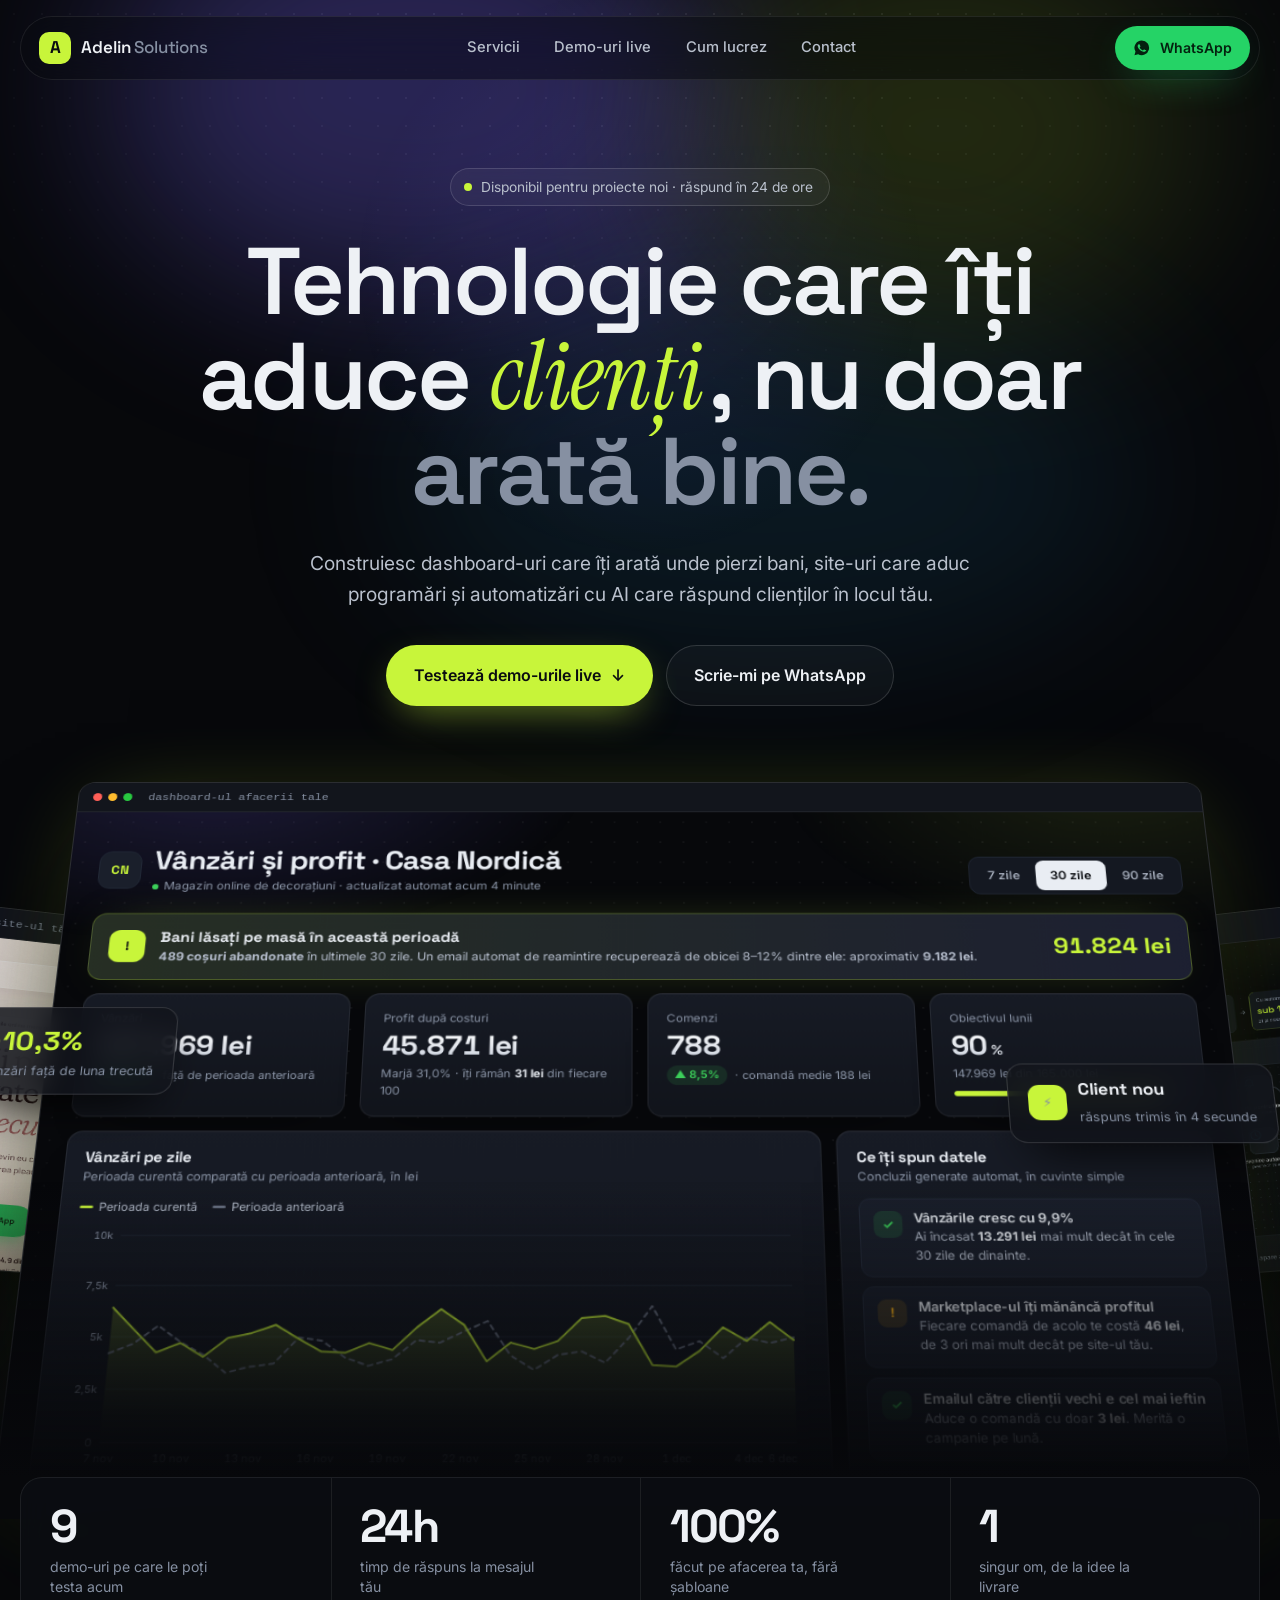
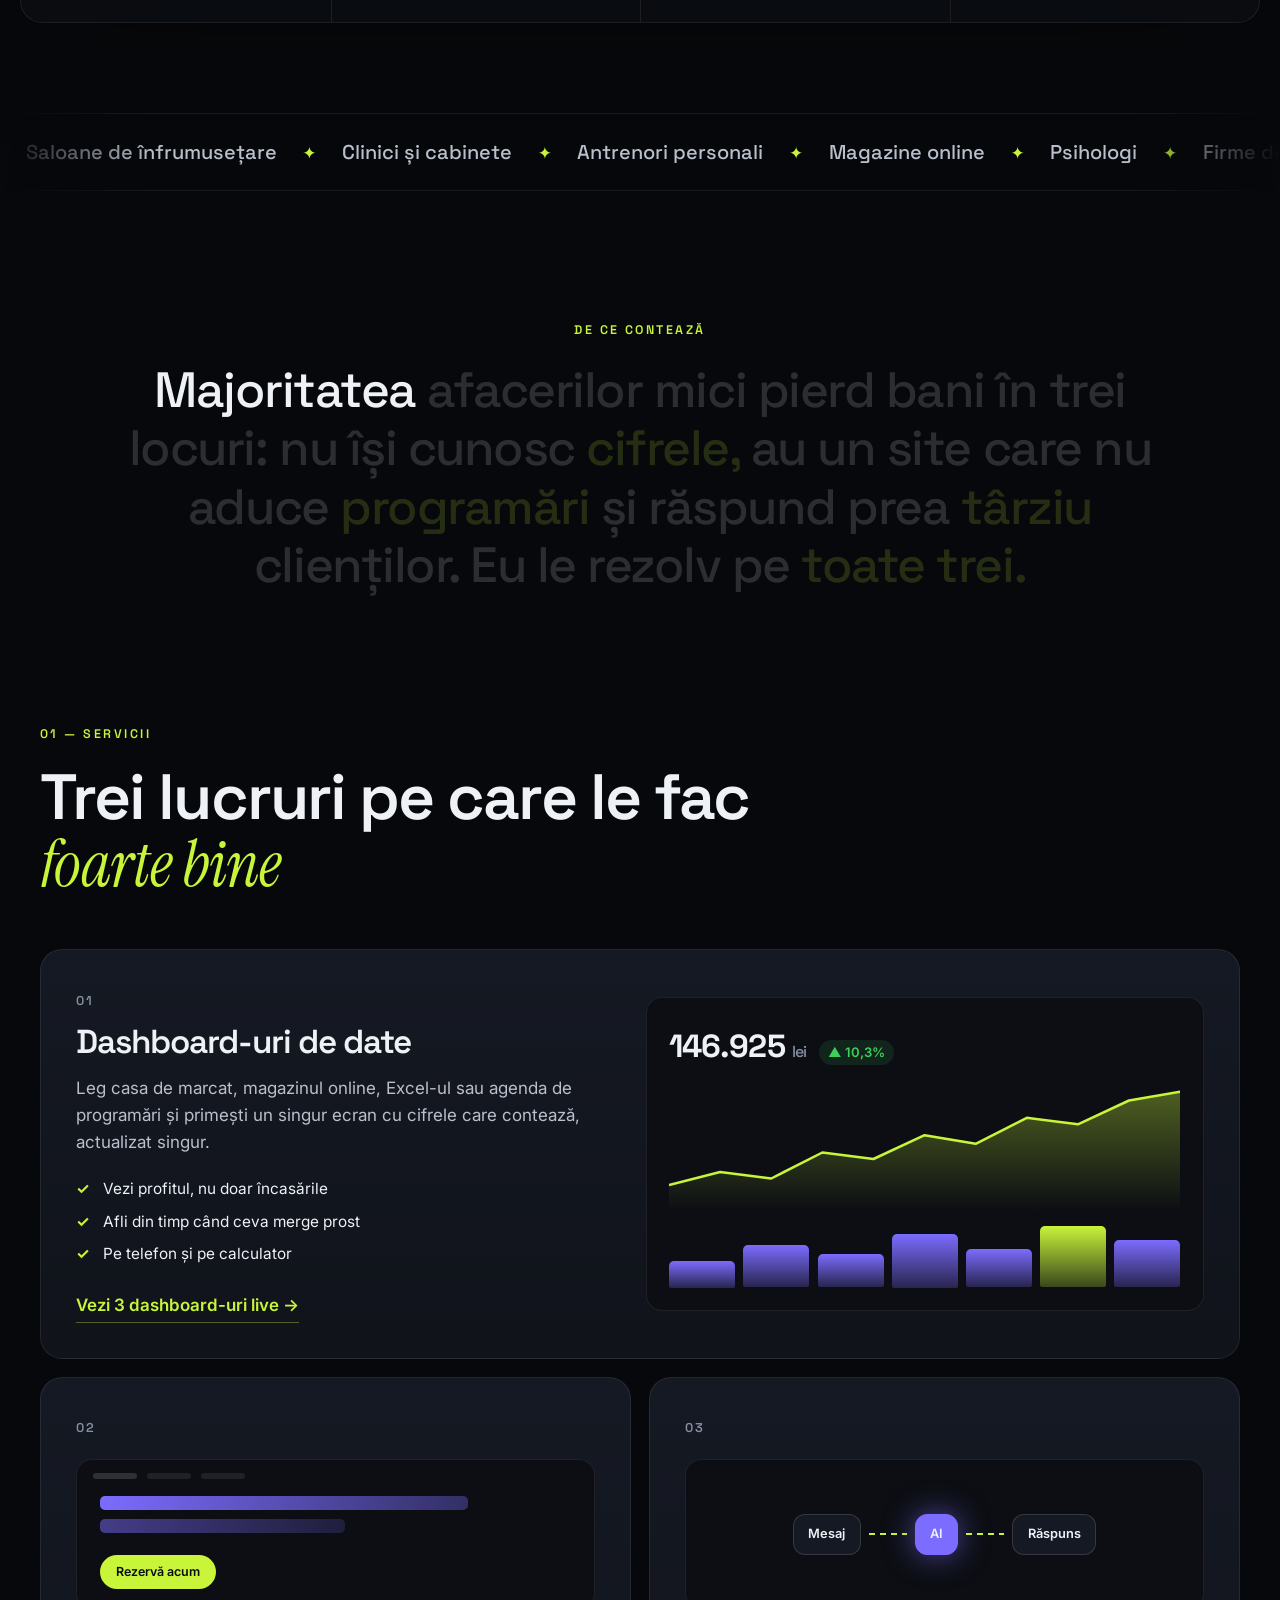
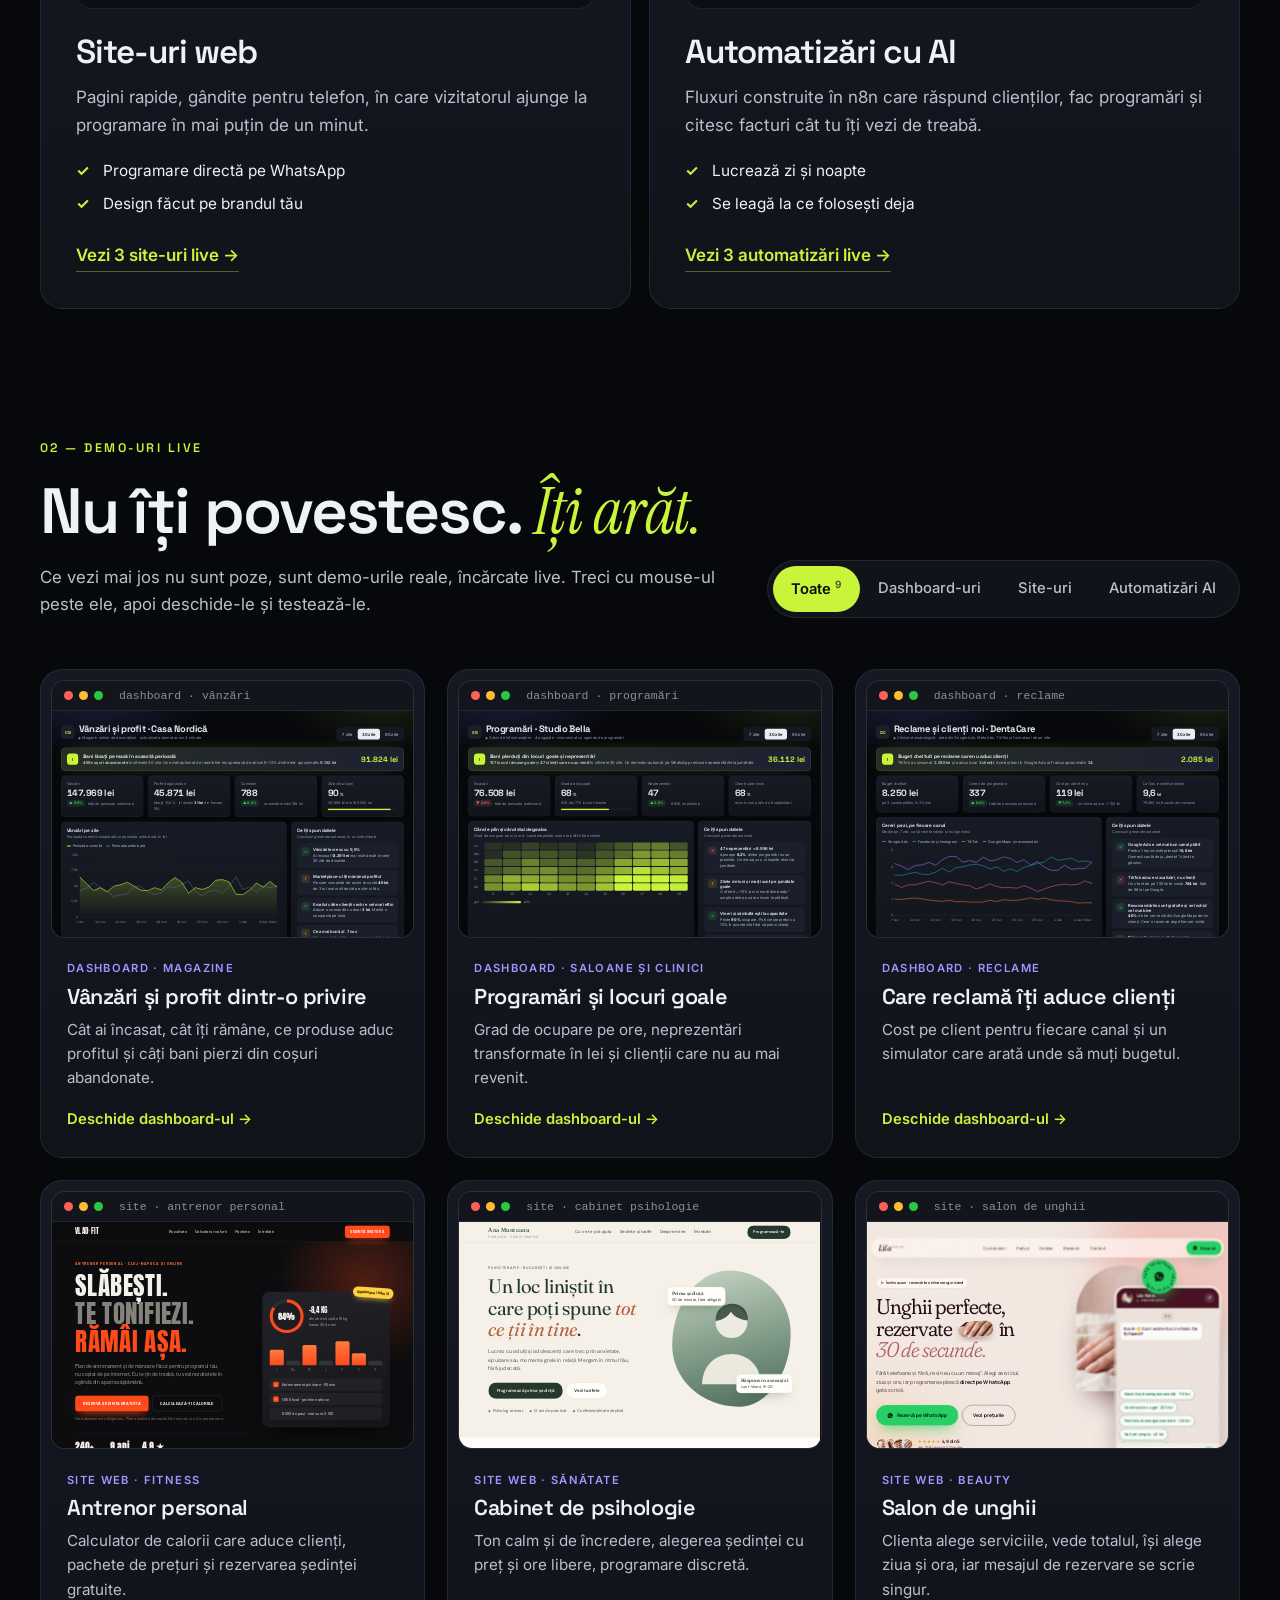
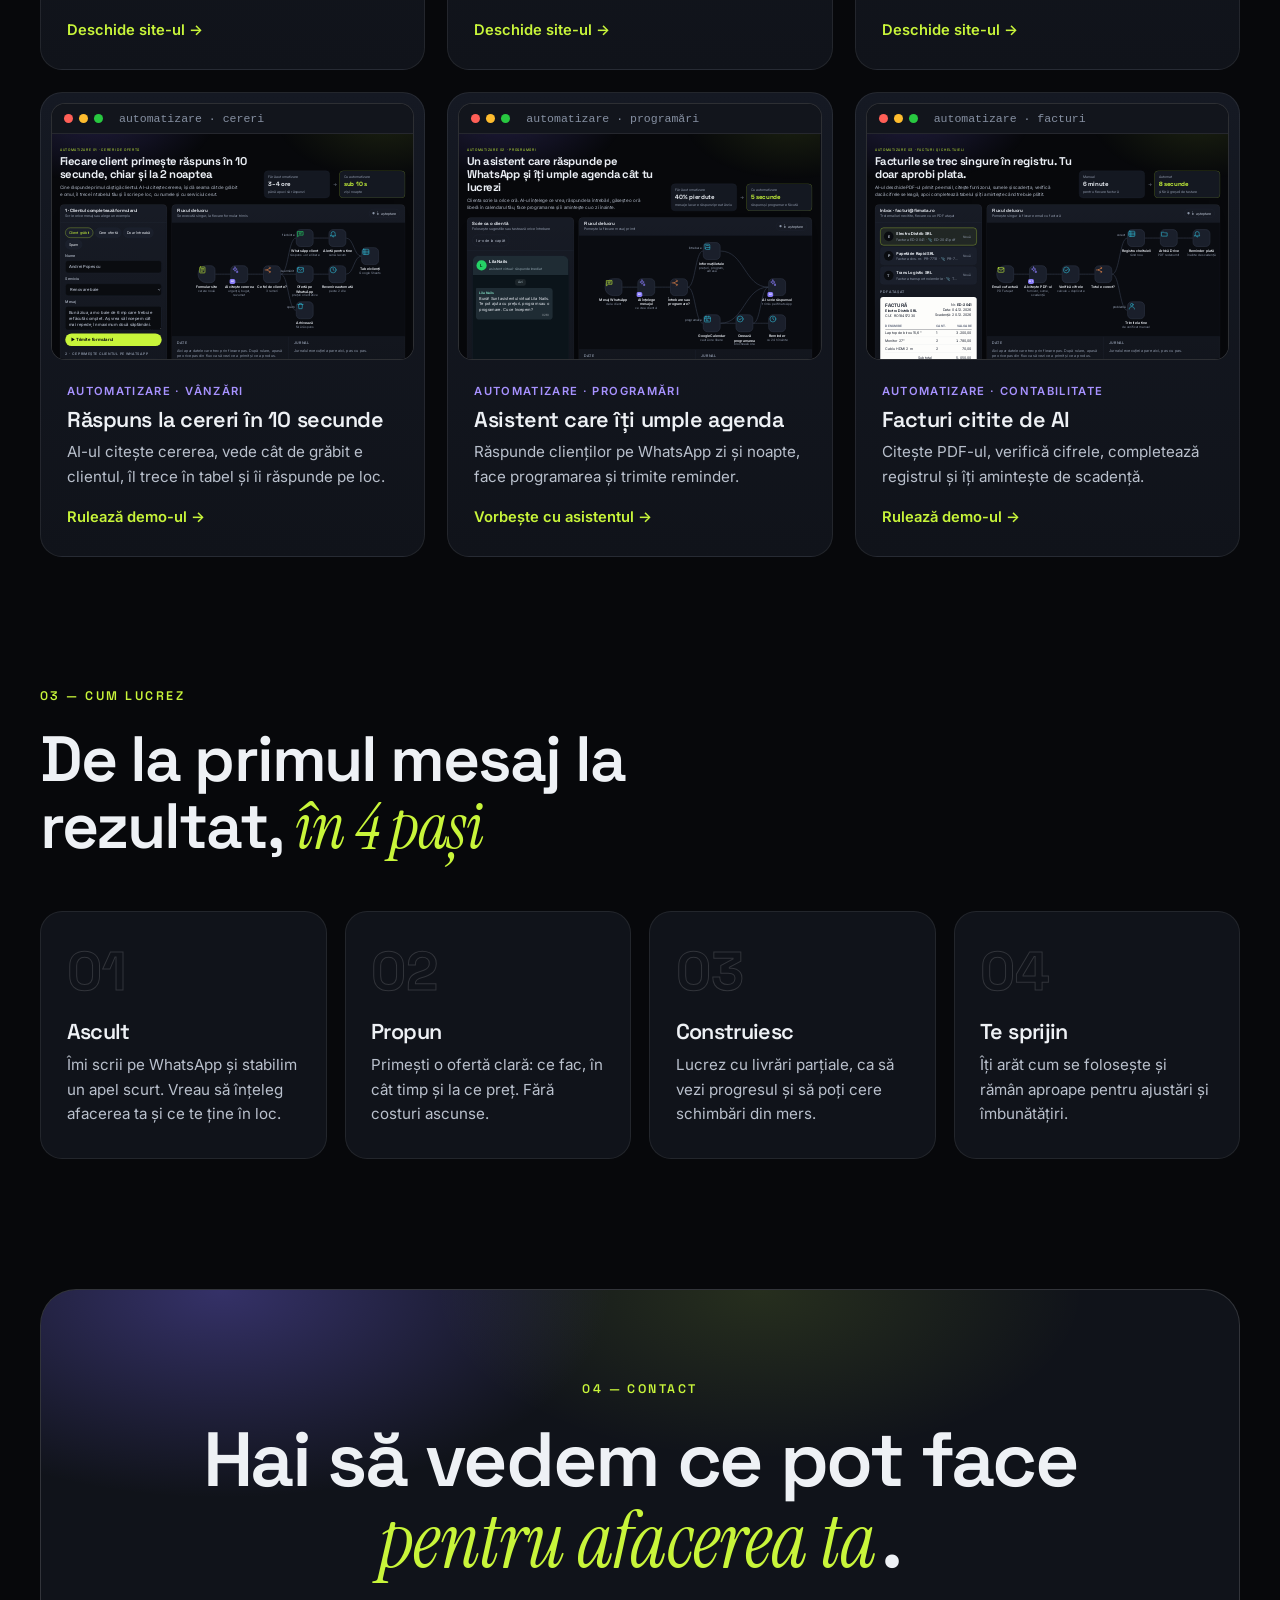
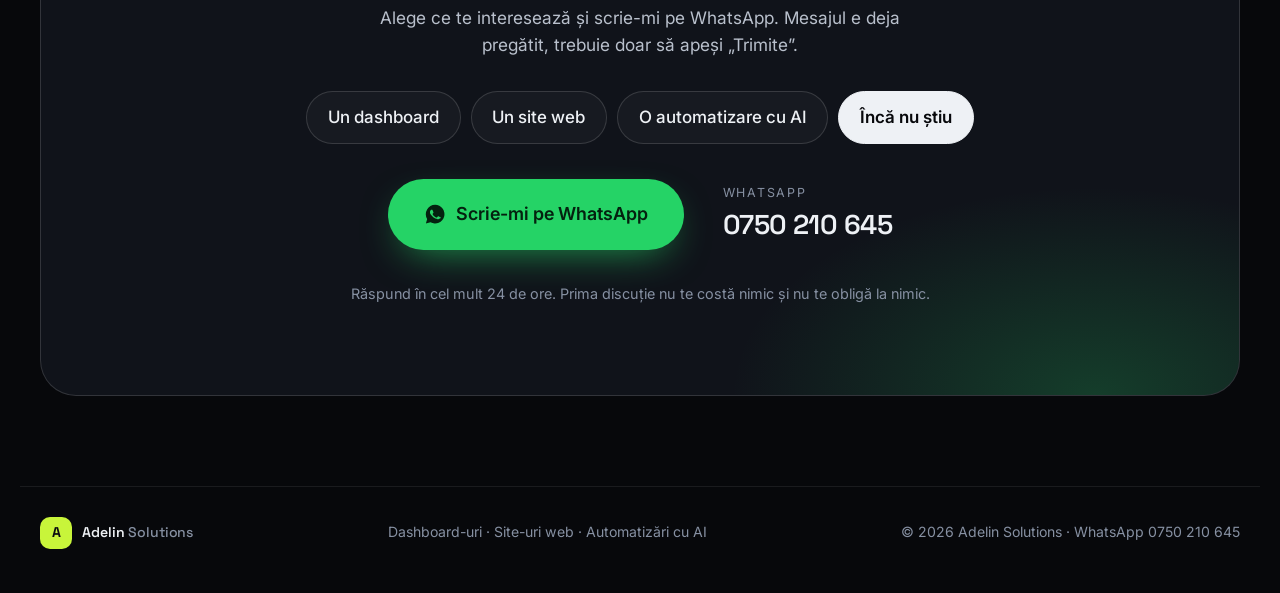
==== commit 33331626: "Rediseño completo del portfolio y nuevas demos - Portada nueva: cabecera con demos reales en 3D, pre" ====
--- a/index.html
+++ b/index.html
@@ -3,319 +3,232 @@
 <head>
   <meta charset="UTF-8">
   <meta name="viewport" content="width=device-width, initial-scale=1.0">
-  <title>Adelin Solutions · Dashboard-uri, site-uri web și automatizări</title>
-  <meta name="description" content="Adelin Solutions: dashboard-uri pentru analiza datelor, site-uri web moderne și automatizări care îți economisesc ore de muncă.">
+  <link rel="icon" href="favicon.svg" type="image/svg+xml">
+  <title>Adelin Solutions · Dashboard-uri, site-uri web și automatizări cu AI</title>
+  <meta name="description" content="Dashboard-uri care îți arată unde pierzi bani, site-uri care aduc programări și automatizări cu AI care răspund clienților în locul tău. Testează 9 demo-uri live.">
   <link rel="preconnect" href="https://fonts.googleapis.com">
   <link rel="preconnect" href="https://fonts.gstatic.com" crossorigin>
-  <link href="https://fonts.googleapis.com/css2?family=Inter:wght@400;500;600&family=Space+Grotesk:wght@500;600;700&display=swap" rel="stylesheet">
+  <link href="https://fonts.googleapis.com/css2?family=Inter:wght@400;500;600&family=Space+Grotesk:wght@500;600;700&family=Instrument+Serif:ital@1&display=swap" rel="stylesheet">
   <link rel="stylesheet" href="css/styles.css">
 </head>
 <body>
 
-  <!-- Bară de sus (doar pe mobil) -->
-  <header class="topbar">
-    <a href="#acasa" class="topbar__brand"><span class="logo-mark">A</span> Adelin Solutions</a>
-    <button class="menu-toggle" aria-label="Deschide meniul" aria-expanded="false" aria-controls="sidebar">
-      <span></span><span></span>
-    </button>
+  <svg width="0" height="0" style="position:absolute" aria-hidden="true">
+    <symbol id="wa" viewBox="0 0 24 24"><path d="M12 2a10 10 0 0 0-8.600 15.100L2 22l5-1.300A10 10 0 1 0 12 2zm5.300 14.200c-.200.600-1.300 1.200-1.800 1.200-.500.100-1 .200-3.300-.700-2.800-1.100-4.500-3.900-4.700-4.100-.100-.200-1.100-1.500-1.100-2.800 0-1.300.700-2 1-2.300.200-.200.500-.300.700-.300h.500c.200 0 .400 0 .600.500l.900 2.100c.100.200.100.400 0 .600l-.400.600-.400.400c-.100.200-.300.300-.100.600.200.300.800 1.300 1.700 2.100 1.200 1 2.100 1.400 2.400 1.500.300.100.500.100.600-.100l.900-1.100c.200-.300.400-.200.700-.100l2 .900c.300.200.500.200.600.400 0 .100 0 .600-.200 1.100z"/></symbol>
+  </svg>
+
+  <div class="glow" aria-hidden="true"></div>
+
+  <!-- Navigație -->
+  <header class="nav" id="nav">
+    <a href="#acasa" class="nav__brand"><span class="mark">A</span><span>Adelin <b>Solutions</b></span></a>
+    <nav class="nav__links" aria-label="Secțiuni">
+      <a href="#servicii">Servicii</a>
+      <a href="#proiecte">Demo-uri live</a>
+      <a href="#proces">Cum lucrez</a>
+      <a href="#contact">Contact</a>
+    </nav>
+    <a class="btn btn--wa btn--sm" href="https://wa.me/40750210645" data-wa="Salut, Adelin! Am văzut site-ul tău și aș vrea să discutăm despre un proiect." target="_blank" rel="noopener"><svg aria-hidden="true"><use href="#wa"/></svg>WhatsApp</a>
   </header>
 
-  <!-- Meniu lateral tip CV -->
-  <aside class="sidebar" id="sidebar">
-    <div class="profile">
-      <div class="profile__photo">
-        <!-- Înlocuiește cu poza ta: <img src="assets/poza.jpg" alt="Numele tău"> -->
-        <span class="profile__initials">A</span>
-      </div>
-      <p class="profile__brand">Adelin Solutions</p>
-      <h1 class="profile__name">Adelin</h1>
-      <p class="profile__role">Dashboard-uri · Site-uri web · Automatizări</p>
-      <p class="status"><span class="status__dot"></span> Disponibil pentru proiecte noi</p>
+  <main>
+
+    <!-- HERO -->
+    <section class="hero" id="acasa">
+      <div class="aurora" aria-hidden="true"><i></i><i></i><i></i></div>
+      <div class="hero__copy">
+        <p class="chip"><span class="chip__dot"></span>Disponibil pentru proiecte noi · răspund în 24 de ore</p>
+        <h1 class="hero__title">
+          <span class="line"><span>Tehnologie care îți</span></span>
+          <span class="line"><span>aduce <em>clienți</em>, nu doar</span></span>
+          <span class="line"><span>arată bine.</span></span>
+        </h1>
+        <p class="hero__lead">Construiesc dashboard-uri care îți arată unde pierzi bani, site-uri care aduc programări și automatizări cu AI care răspund clienților în locul tău.</p>
+        <div class="hero__actions">
+          <a href="#proiecte" class="btn btn--primary btn--lg">Testează demo-urile live <span aria-hidden="true">↓</span></a>
+          <a class="btn btn--ghost btn--lg" href="https://wa.me/40750210645" data-wa="Salut, Adelin! Am văzut site-ul tău și aș vrea să discutăm despre un proiect." target="_blank" rel="noopener">Scrie-mi pe WhatsApp</a>
+        </div>
+      </div>
+
+      <!-- Scenă cu demo-uri reale, încărcate live -->
+      <div class="stage" id="stage" aria-hidden="true">
+        <div class="stage__tilt">
+          <div class="win win--left"><div class="win__bar"><i></i><i></i><i></i><span>site-ul tău</span></div><div class="pv" data-src="demos/salon/index.html" data-eager></div></div>
+          <div class="win win--right"><div class="win__bar"><i></i><i></i><i></i><span>automatizare cu AI</span></div><div class="pv" data-src="automatizari/lead-uri.html" data-eager></div></div>
+          <div class="win win--main"><div class="win__bar"><i></i><i></i><i></i><span>dashboard-ul afacerii tale</span></div><div class="pv" data-src="dashboards/vanzari.html" data-eager></div></div>
+          <div class="float float--a"><b>+10,3%</b><span>vânzări față de luna trecută</span></div>
+          <div class="float float--b"><span class="float__ic">⚡</span><div><b>Client nou</b><span>răspuns trimis în 4 secunde</span></div></div>
+        </div>
+      </div>
+
+      <ul class="stats">
+        <li><strong data-count="9">0</strong><span>demo-uri pe care le poți testa acum</span></li>
+        <li><strong data-count="24" data-suffix="h">0</strong><span>timp de răspuns la mesajul tău</span></li>
+        <li><strong data-count="100" data-suffix="%">0</strong><span>făcut pe afacerea ta, fără șabloane</span></li>
+        <li><strong data-count="1">0</strong><span>singur om, de la idee la livrare</span></li>
+      </ul>
+    </section>
+
+    <!-- Bandă cu domenii -->
+    <div class="marquee" aria-hidden="true">
+      <div class="marquee__track">
+        <span>Saloane de înfrumusețare</span><i>✦</i><span>Clinici și cabinete</span><i>✦</i><span>Antrenori personali</span><i>✦</i><span>Magazine online</span><i>✦</i><span>Psihologi</span><i>✦</i><span>Firme de servicii</span><i>✦</i><span>Restaurante</span><i>✦</i>
+        <span>Saloane de înfrumusețare</span><i>✦</i><span>Clinici și cabinete</span><i>✦</i><span>Antrenori personali</span><i>✦</i><span>Magazine online</span><i>✦</i><span>Psihologi</span><i>✦</i><span>Firme de servicii</span><i>✦</i><span>Restaurante</span><i>✦</i>
+      </div>
     </div>
 
-    <nav class="nav" aria-label="Secțiuni">
-      <a href="#acasa" class="nav__link is-active"><span class="nav__num">01</span> Acasă</a>
-      <a href="#servicii" class="nav__link"><span class="nav__num">02</span> Servicii</a>
-      <a href="#proiecte" class="nav__link"><span class="nav__num">03</span> Proiecte</a>
-      <a href="#proces" class="nav__link"><span class="nav__num">04</span> Cum lucrez</a>
-      <a href="#contact" class="nav__link"><span class="nav__num">05</span> Contact</a>
-    </nav>
-
-    <div class="sidebar__block">
-      <p class="sidebar__label">Instrumente</p>
-      <ul class="tags">
-        <li>Power BI</li><li>Looker Studio</li><li>SQL</li><li>Python</li>
-        <li>Excel</li><li>n8n</li><li>Make</li><li>HTML/CSS/JS</li>
-      </ul>
-    </div>
-
-    <div class="sidebar__footer">
-      <a href="#contact" class="btn btn--primary btn--block">Cere o ofertă</a>
-      <p class="sidebar__copy">© <span id="year"></span> Adelin Solutions</p>
-    </div>
-  </aside>
-
-  <main class="content">
-
-    <!-- 01 · ACASĂ -->
-    <section class="section hero" id="acasa">
-      <div class="hero__text">
-        <p class="eyebrow">Salut, sunt Adelin</p>
-        <h2 class="hero__title">Transform datele tale în <span class="highlight">decizii</span>.</h2>
-        <p class="hero__lead">
-          Creez dashboard-uri clare ca să vezi starea afacerii dintr-o privire,
-          construiesc site-uri care aduc clienți și automatizez sarcinile care îți fură ore întregi.
-        </p>
-        <div class="hero__actions">
-          <a href="#proiecte" class="btn btn--primary">Vezi proiectele</a>
-          <a href="#contact" class="btn btn--ghost">Hai să vorbim →</a>
-        </div>
-        <ul class="hero__stats">
-          <li><strong data-count="24" data-suffix="h">0</strong><span>timp de răspuns la cererea ta</span></li>
-          <li><strong data-count="3">0</strong><span>servicii, un singur partener</span></li>
-          <li><strong data-count="100" data-suffix="%">0</strong><span>personalizat, fără șabloane</span></li>
-        </ul>
-      </div>
-
-      <!-- Mini dashboard animat -->
-      <div class="hero__visual" aria-hidden="true">
-        <div class="dash">
-          <div class="dash__head">
-            <span class="dash__dots"><i></i><i></i><i></i></span>
-            <span class="dash__title">vanzari_2026.dashboard</span>
-          </div>
-          <div class="dash__kpis">
-            <div class="kpi"><span>Venituri</span><strong>642,5k lei</strong><em class="up">▲ 18%</em></div>
-            <div class="kpi"><span>Clienți</span><strong>1.284</strong><em class="up">▲ 9%</em></div>
-            <div class="kpi"><span>Costuri</span><strong>210,3k lei</strong><em class="down">▼ 6%</em></div>
-          </div>
-          <div class="dash__chart">
-            <svg viewBox="0 0 300 110" preserveAspectRatio="none">
-              <defs>
-                <linearGradient id="area" x1="0" x2="0" y1="0" y2="1">
-                  <stop offset="0%" stop-color="currentColor" stop-opacity=".35"/>
-                  <stop offset="100%" stop-color="currentColor" stop-opacity="0"/>
-                </linearGradient>
-              </defs>
-              <path class="chart-area" d="M0,90 L30,82 L60,85 L90,64 L120,70 L150,48 L180,54 L210,34 L240,38 L270,18 L300,12 L300,110 L0,110 Z" fill="url(#area)"/>
-              <path class="chart-line" d="M0,90 L30,82 L60,85 L90,64 L120,70 L150,48 L180,54 L210,34 L240,38 L270,18 L300,12" fill="none" stroke="currentColor" stroke-width="2.5" stroke-linejoin="round"/>
-            </svg>
-          </div>
-          <div class="dash__bars">
-            <i style="--h:45%"></i><i style="--h:70%"></i><i style="--h:55%"></i><i style="--h:85%"></i>
-            <i style="--h:60%"></i><i style="--h:95%"></i><i style="--h:75%"></i>
-          </div>
-        </div>
-        <div class="float-card float-card--auto">
-          <span class="float-card__icon">⚡</span>
-          <div><strong>Automatizare activă</strong><small>Raport trimis · acum 2 min</small></div>
-        </div>
-      </div>
-    </section>
-
-    <!-- 02 · SERVICII -->
+    <!-- Problema -->
+    <section class="section manifest">
+      <p class="eyebrow">De ce contează</p>
+      <p class="manifest__text" id="manifest">Majoritatea afacerilor mici pierd bani în trei locuri: nu își cunosc cifrele, au un site care nu aduce programări și răspund prea târziu clienților. Eu le rezolv pe toate trei.</p>
+    </section>
+
+    <!-- SERVICII -->
     <section class="section" id="servicii">
       <header class="section__head">
-        <p class="eyebrow">02 — Servicii</p>
-        <h2 class="section__title">Trei moduri prin care îți dezvolt afacerea</h2>
+        <p class="eyebrow">01 — Servicii</p>
+        <h2 class="section__title">Trei lucruri pe care le fac <em>foarte bine</em></h2>
       </header>
 
-      <div class="services">
-        <article class="service reveal">
-          <div class="service__icon">
-            <svg viewBox="0 0 24 24"><path d="M4 20V10M10 20V4M16 20v-7M22 20H2" /></svg>
+      <div class="bento">
+        <article class="tile tile--wide reveal" data-spot>
+          <div class="tile__text">
+            <span class="tile__n">01</span>
+            <h3>Dashboard-uri de date</h3>
+            <p>Leg casa de marcat, magazinul online, Excel-ul sau agenda de programări și primești un singur ecran cu cifrele care contează, actualizat singur.</p>
+            <ul class="ticks"><li>Vezi profitul, nu doar încasările</li><li>Afli din timp când ceva merge prost</li><li>Pe telefon și pe calculator</li></ul>
+            <a href="#proiecte" class="link" data-tab="dashboard">Vezi 3 dashboard-uri live →</a>
           </div>
-          <h3>Dashboard-uri de date</h3>
-          <p>Conectez sursele tale de date (Excel, CRM, ERP, magazin online, Google Sheets) și le transform în panouri vizuale cu indicatorii care contează cu adevărat.</p>
-          <ul class="checklist">
-            <li>KPI pentru vânzări, financiar și operațiuni</li>
-            <li>Date actualizate automat</li>
-            <li>Acces de pe telefon și calculator</li>
-          </ul>
-        </article>
-
-        <article class="service reveal">
-          <div class="service__icon">
-            <svg viewBox="0 0 24 24"><rect x="2" y="4" width="20" height="16" rx="2"/><path d="M2 9h20M6 6.5h.01M9 6.5h.01"/></svg>
+          <div class="art art--chart" aria-hidden="true">
+            <div class="art__kpis"><b>146.925 <small>lei</small></b><span>▲ 10,3%</span></div>
+            <svg viewBox="0 0 320 120" preserveAspectRatio="none"><defs><linearGradient id="ga" x1="0" x2="0" y1="0" y2="1"><stop offset="0" stop-color="#c8f53a" stop-opacity=".35"/><stop offset="1" stop-color="#c8f53a" stop-opacity="0"/></linearGradient></defs><path d="M0,96 L32,84 L64,90 L96,66 L128,72 L160,50 L192,58 L224,34 L256,40 L288,18 L320,10 L320,120 L0,120Z" fill="url(#ga)"/><path class="art__line" d="M0,96 L32,84 L64,90 L96,66 L128,72 L160,50 L192,58 L224,34 L256,40 L288,18 L320,10" fill="none" stroke="#c8f53a" stroke-width="2.500" stroke-linejoin="round" vector-effect="non-scaling-stroke"/></svg>
+            <div class="art__bars"><i style="--h:42%"></i><i style="--h:66%"></i><i style="--h:52%"></i><i style="--h:84%"></i><i style="--h:60%"></i><i style="--h:96%"></i><i style="--h:74%"></i></div>
           </div>
+        </article>
+
+        <article class="tile reveal" data-spot>
+          <span class="tile__n">02</span>
+          <div class="art art--site" aria-hidden="true"><span></span><b></b><b class="s"></b><em>Rezervă acum</em></div>
           <h3>Site-uri web</h3>
-          <p>Site-uri rapide și moderne, gândite să transforme vizitatorii în clienți. De la o pagină de prezentare până la un site complet de firmă.</p>
-          <ul class="checklist">
-            <li>Design personalizat și responsive</li>
-            <li>Optimizate pentru Google (SEO)</li>
-            <li>Formulare și statistici integrate</li>
-          </ul>
-        </article>
-
-        <article class="service reveal">
-          <div class="service__icon">
-            <svg viewBox="0 0 24 24"><path d="M13 2 4 14h7l-1 8 9-12h-7z"/></svg>
-          </div>
-          <h3>Automatizări</h3>
-          <p>Elimin sarcinile repetitive: rapoarte care se generează singure, date care circulă între aplicații și notificări care ajung exact când e nevoie.</p>
-          <ul class="checklist">
-            <li>Rapoarte automate pe email</li>
-            <li>Integrare între instrumentele tale</li>
-            <li>Mai puține greșeli, mai mult timp liber</li>
-          </ul>
-        </article>
-      </div>
-    </section>
-
-    <!-- 03 · PROIECTE -->
+          <p>Pagini rapide, gândite pentru telefon, în care vizitatorul ajunge la programare în mai puțin de un minut.</p>
+          <ul class="ticks"><li>Programare directă pe WhatsApp</li><li>Design făcut pe brandul tău</li></ul>
+          <a href="#proiecte" class="link" data-tab="web">Vezi 3 site-uri live →</a>
+        </article>
+
+        <article class="tile reveal" data-spot>
+          <span class="tile__n">03</span>
+          <div class="art art--flow" aria-hidden="true"><span>Mesaj</span><i></i><span class="ai">AI</span><i></i><span>Răspuns</span></div>
+          <h3>Automatizări cu AI</h3>
+          <p>Fluxuri construite în n8n care răspund clienților, fac programări și citesc facturi cât tu îți vezi de treabă.</p>
+          <ul class="ticks"><li>Lucrează zi și noapte</li><li>Se leagă la ce folosești deja</li></ul>
+          <a href="#proiecte" class="link" data-tab="auto">Vezi 3 automatizări live →</a>
+        </article>
+      </div>
+    </section>
+
+    <!-- DEMO-URI -->
     <section class="section" id="proiecte">
-      <header class="section__head">
-        <p class="eyebrow">03 — Proiecte</p>
-        <h2 class="section__title">Lucrări selectate</h2>
-        <p class="section__sub">Exemple de soluții pe care le construiesc. În curând, studii de caz reale cu rezultate.</p>
+      <span id="dashboarduri" class="anchor"></span><span id="site-uri" class="anchor"></span><span id="automatizari" class="anchor"></span>
+      <header class="section__head section__head--row">
+        <div>
+          <p class="eyebrow">02 — Demo-uri live</p>
+          <h2 class="section__title">Nu îți povestesc. <em>Îți arăt.</em></h2>
+          <p class="section__sub">Ce vezi mai jos nu sunt poze, sunt demo-urile reale, încărcate live. Treci cu mouse-ul peste ele, apoi deschide-le și testează-le.</p>
+        </div>
+        <div class="tabs" role="tablist" id="tabs">
+          <span class="tabs__pill" aria-hidden="true"></span>
+          <button role="tab" aria-selected="true" data-filter="all">Toate <sup>9</sup></button>
+          <button role="tab" aria-selected="false" data-filter="dashboard">Dashboard-uri</button>
+          <button role="tab" aria-selected="false" data-filter="web">Site-uri</button>
+          <button role="tab" aria-selected="false" data-filter="auto">Automatizări AI</button>
+        </div>
       </header>
 
-      <div class="filters" role="tablist">
-        <button class="filter is-active" data-filter="all">Toate</button>
-        <button class="filter" data-filter="dashboard">Dashboard-uri</button>
-        <button class="filter" data-filter="web">Site-uri web</button>
-        <button class="filter" data-filter="auto">Automatizări</button>
-      </div>
-
-      <div class="projects">
-        <a href="dashboards/vanzari-magazin.html" class="project project--live reveal" data-cat="dashboard">
-          <div class="project__thumb thumb--dash">
-            <span class="project__badge"><i></i> Demo live</span>
-            <div class="mini-kpis"><i></i><i></i><i></i></div>
-            <div class="mini-bars"><i style="--h:40%"></i><i style="--h:65%"></i><i style="--h:50%"></i><i style="--h:80%"></i><i style="--h:70%"></i><i style="--h:90%"></i></div>
-          </div>
-          <div class="project__body">
-            <span class="project__tag">Dashboard</span>
-            <h3>Vânzările zilei pentru un magazin mic</h3>
-            <p>Cum merge azi față de săptămâna trecută, bonul mediu, numărul de clienți și orele de vârf — totul într-un singur ecran.</p>
-            <span class="project__link">Deschide dashboard-ul →</span>
-          </div>
-        </a>
-
-        <a href="dashboards/stoc-magazin.html" class="project project--live reveal" data-cat="dashboard">
-          <div class="project__thumb thumb--stock">
-            <span class="project__badge"><i></i> Demo live</span>
-            <div class="mini-stock">
-              <p><b style="--w:12%;--c:#ff6b6b"></b></p>
-              <p><b style="--w:28%;--c:#fab219"></b></p>
-              <p><b style="--w:64%;--c:#3ccf5a"></b></p>
-              <p><b style="--w:82%;--c:#3ccf5a"></b></p>
-              <p><b style="--w:100%;--c:#ec835a"></b></p>
-            </div>
-          </div>
-          <div class="project__body">
-            <span class="project__tag">Dashboard</span>
-            <h3>Stoc: ce se termină și ce stă pe raft</h3>
-            <p>Alerte înainte să rămâi fără marfă, banii blocați în stoc mort și câte zile mai ține fiecare produs.</p>
-            <span class="project__link">Deschide dashboard-ul →</span>
-          </div>
-        </a>
-
-        <a href="dashboards/marja-produse.html" class="project project--live reveal" data-cat="dashboard">
-          <div class="project__thumb thumb--profit">
-            <span class="project__badge"><i></i> Demo live</span>
-            <svg class="mini-pareto" viewBox="0 0 160 90" preserveAspectRatio="none" aria-hidden="true">
-              <rect x="0" y="0" width="40" height="90" fill="rgba(200,245,58,.12)"/>
-              <path d="M0,90 L10,52 L20,34 L30,22 L40,16 L60,10 L80,7 L110,4 L160,2" fill="none" stroke="#c8f53a" stroke-width="2.5" stroke-linejoin="round" vector-effect="non-scaling-stroke"/>
-            </svg>
-          </div>
-          <div class="project__body">
-            <span class="project__tag">Dashboard</span>
-            <h3>Ce produse aduc bani cu adevărat</h3>
-            <p>Top produse după profit, produsele care se vând mult dar aduc puțin și analiza ABC: puține produse fac cea mai mare parte din profit.</p>
-            <span class="project__link">Deschide dashboard-ul →</span>
-          </div>
-        </a>
-
-        <a href="demos/salon/index.html" class="project project--live reveal" data-cat="web">
-          <div class="project__thumb thumb--salon">
-            <span class="project__badge"><i></i> Demo live</span>
-            <div class="mini-salon">
-              <span class="mini-salon__arch"></span>
-              <div class="mini-salon__txt"><b></b><b class="short"></b><em><i></i>WhatsApp</em></div>
-            </div>
-          </div>
-          <div class="project__body">
-            <span class="project__tag">Site web</span>
-            <h3>Landing page pentru salon de unghii și gene</h3>
-            <p>Design elegant, listă de prețuri și programare directă pe WhatsApp: clienta alege serviciul, ziua și ora, iar mesajul se scrie singur.</p>
-            <span class="project__link">Deschide site-ul →</span>
-          </div>
-        </a>
-
-        <a href="demos/psiholog/index.html" class="project project--live reveal" data-cat="web">
-          <div class="project__thumb thumb--psy">
-            <span class="project__badge"><i></i> Demo live</span>
-            <div class="mini-psy">
-              <span class="mini-psy__blob"></span>
-              <div class="mini-psy__txt"><b></b><b></b><b class="short"></b><em></em></div>
-            </div>
-          </div>
-          <div class="project__body">
-            <span class="project__tag">Site web</span>
-            <h3>Site pentru psiholog</h3>
-            <p>Ton calm și de încredere: domenii de lucru, tarife, întrebări frecvente și cerere de programare discretă pe WhatsApp.</p>
-            <span class="project__link">Deschide site-ul →</span>
-          </div>
-        </a>
-
-        <a href="demos/antrenor/index.html" class="project project--live reveal" data-cat="web">
-          <div class="project__thumb thumb--fit">
-            <span class="project__badge"><i></i> Demo live</span>
-            <div class="mini-fit"><strong>MAI<br><span>PUTERNIC</span></strong><i></i></div>
-          </div>
-          <div class="project__body">
-            <span class="project__tag">Site web</span>
-            <h3>Site pentru antrenor personal</h3>
-            <p>Design energic, calculator de calorii care generează lead-uri, pachete de prețuri și programare pe WhatsApp.</p>
-            <span class="project__link">Deschide site-ul →</span>
-          </div>
-        </a>
-
-        <article class="project reveal" data-cat="auto">
-          <div class="project__thumb thumb--auto">
-            <div class="flow"><span>Formular</span><i></i><span>CRM</span><i></i><span>Email</span></div>
-          </div>
-          <div class="project__body">
-            <span class="project__tag">Automatizare</span>
-            <h3>Flux automat de lead-uri</h3>
-            <p>Fiecare contact nou este înregistrat, clasificat și primește răspuns fără intervenție manuală.</p>
-          </div>
-        </article>
-
-      </div>
-    </section>
-
-    <!-- 04 · PROCES -->
+      <div class="demos" id="demos">
+        <article class="demo reveal" data-cat="dashboard">
+          <div class="win"><div class="win__bar"><i></i><i></i><i></i><span>dashboard · vânzări</span></div><div class="pv" data-src="dashboards/vanzari.html"></div></div>
+          <div class="demo__body"><span class="tag">Dashboard · Magazine</span><h3><a href="dashboards/vanzari.html">Vânzări și profit dintr-o privire</a></h3><p>Cât ai încasat, cât îți rămâne, ce produse aduc profitul și câți bani pierzi din coșuri abandonate.</p><span class="go">Deschide dashboard-ul <i>→</i></span></div>
+        </article>
+        <article class="demo reveal" data-cat="dashboard">
+          <div class="win"><div class="win__bar"><i></i><i></i><i></i><span>dashboard · programări</span></div><div class="pv" data-src="dashboards/programari.html"></div></div>
+          <div class="demo__body"><span class="tag">Dashboard · Saloane și clinici</span><h3><a href="dashboards/programari.html">Programări și locuri goale</a></h3><p>Grad de ocupare pe ore, neprezentări transformate în lei și clienții care nu au mai revenit.</p><span class="go">Deschide dashboard-ul <i>→</i></span></div>
+        </article>
+        <article class="demo reveal" data-cat="dashboard">
+          <div class="win"><div class="win__bar"><i></i><i></i><i></i><span>dashboard · reclame</span></div><div class="pv" data-src="dashboards/marketing.html"></div></div>
+          <div class="demo__body"><span class="tag">Dashboard · Reclame</span><h3><a href="dashboards/marketing.html">Care reclamă îți aduce clienți</a></h3><p>Cost pe client pentru fiecare canal și un simulator care arată unde să muți bugetul.</p><span class="go">Deschide dashboard-ul <i>→</i></span></div>
+        </article>
+
+        <article class="demo reveal" data-cat="web">
+          <div class="win"><div class="win__bar"><i></i><i></i><i></i><span>site · antrenor personal</span></div><div class="pv" data-src="demos/antrenor/index.html"></div></div>
+          <div class="demo__body"><span class="tag">Site web · Fitness</span><h3><a href="demos/antrenor/index.html">Antrenor personal</a></h3><p>Calculator de calorii care aduce clienți, pachete de prețuri și rezervarea ședinței gratuite.</p><span class="go">Deschide site-ul <i>→</i></span></div>
+        </article>
+        <article class="demo reveal" data-cat="web">
+          <div class="win"><div class="win__bar"><i></i><i></i><i></i><span>site · cabinet psihologie</span></div><div class="pv" data-src="demos/psiholog/index.html"></div></div>
+          <div class="demo__body"><span class="tag">Site web · Sănătate</span><h3><a href="demos/psiholog/index.html">Cabinet de psihologie</a></h3><p>Ton calm și de încredere, alegerea ședinței cu preț și ore libere, programare discretă.</p><span class="go">Deschide site-ul <i>→</i></span></div>
+        </article>
+        <article class="demo reveal" data-cat="web">
+          <div class="win"><div class="win__bar"><i></i><i></i><i></i><span>site · salon de unghii</span></div><div class="pv" data-src="demos/salon/index.html"></div></div>
+          <div class="demo__body"><span class="tag">Site web · Beauty</span><h3><a href="demos/salon/index.html">Salon de unghii</a></h3><p>Clienta alege serviciile, vede totalul, își alege ziua și ora, iar mesajul de rezervare se scrie singur.</p><span class="go">Deschide site-ul <i>→</i></span></div>
+        </article>
+
+        <article class="demo reveal" data-cat="auto">
+          <div class="win"><div class="win__bar"><i></i><i></i><i></i><span>automatizare · cereri</span></div><div class="pv" data-src="automatizari/lead-uri.html"></div></div>
+          <div class="demo__body"><span class="tag">Automatizare · Vânzări</span><h3><a href="automatizari/lead-uri.html">Răspuns la cereri în 10 secunde</a></h3><p>AI-ul citește cererea, vede cât de grăbit e clientul, îl trece în tabel și îi răspunde pe loc.</p><span class="go">Rulează demo-ul <i>→</i></span></div>
+        </article>
+        <article class="demo reveal" data-cat="auto">
+          <div class="win"><div class="win__bar"><i></i><i></i><i></i><span>automatizare · programări</span></div><div class="pv" data-src="automatizari/asistent-programari.html"></div></div>
+          <div class="demo__body"><span class="tag">Automatizare · Programări</span><h3><a href="automatizari/asistent-programari.html">Asistent care îți umple agenda</a></h3><p>Răspunde clienților pe WhatsApp zi și noapte, face programarea și trimite reminder.</p><span class="go">Vorbește cu asistentul <i>→</i></span></div>
+        </article>
+        <article class="demo reveal" data-cat="auto">
+          <div class="win"><div class="win__bar"><i></i><i></i><i></i><span>automatizare · facturi</span></div><div class="pv" data-src="automatizari/facturi.html"></div></div>
+          <div class="demo__body"><span class="tag">Automatizare · Contabilitate</span><h3><a href="automatizari/facturi.html">Facturi citite de AI</a></h3><p>Citește PDF-ul, verifică cifrele, completează registrul și îți amintește de scadență.</p><span class="go">Rulează demo-ul <i>→</i></span></div>
+        </article>
+      </div>
+    </section>
+
+    <!-- PROCES -->
     <section class="section" id="proces">
       <header class="section__head">
-        <p class="eyebrow">04 — Cum lucrez</p>
-        <h2 class="section__title">De la idee la rezultat, în 4 pași</h2>
+        <p class="eyebrow">03 — Cum lucrez</p>
+        <h2 class="section__title">De la primul mesaj la rezultat, <em>în 4 pași</em></h2>
       </header>
-
-      <ol class="timeline">
-        <li class="reveal"><span class="timeline__n">01</span><div><h3>Ascult</h3><p>Un apel în care înțeleg afacerea ta, datele tale și ce vrei să obții.</p></div></li>
-        <li class="reveal"><span class="timeline__n">02</span><div><h3>Propun</h3><p>Îți trimit o ofertă clară: ce voi face, în cât timp și la ce preț.</p></div></li>
-        <li class="reveal"><span class="timeline__n">03</span><div><h3>Construiesc</h3><p>Dezvolt soluția cu livrări parțiale, ca să vezi progresul pas cu pas.</p></div></li>
-        <li class="reveal"><span class="timeline__n">04</span><div><h3>Te sprijin</h3><p>Îți arăt cum să o folosești și rămân disponibil pentru ajustări și îmbunătățiri.</p></div></li>
+      <ol class="steps">
+        <li class="reveal"><span>01</span><h3>Ascult</h3><p>Îmi scrii pe WhatsApp și stabilim un apel scurt. Vreau să înțeleg afacerea ta și ce te ține în loc.</p></li>
+        <li class="reveal"><span>02</span><h3>Propun</h3><p>Primești o ofertă clară: ce fac, în cât timp și la ce preț. Fără costuri ascunse.</p></li>
+        <li class="reveal"><span>03</span><h3>Construiesc</h3><p>Lucrez cu livrări parțiale, ca să vezi progresul și să poți cere schimbări din mers.</p></li>
+        <li class="reveal"><span>04</span><h3>Te sprijin</h3><p>Îți arăt cum se folosește și rămân aproape pentru ajustări și îmbunătățiri.</p></li>
       </ol>
     </section>
 
-    <!-- 05 · CONTACT -->
-    <section class="section contact" id="contact">
-      <div class="contact__card reveal">
-        <p class="eyebrow">05 — Contact</p>
-        <h2 class="contact__title">Ai date pe care nu le folosești sau sarcini care se repetă?</h2>
-        <p class="contact__lead">Spune-mi despre afacerea ta și îți propun o soluție, fără niciun angajament.</p>
-        <div class="contact__actions">
-          <!-- Înlocuiește cu emailul și telefonul tău reale -->
-          <a href="mailto:contact@domeniultau.ro" class="btn btn--primary btn--lg">contact@domeniultau.ro</a>
-          <a href="https://wa.me/40700000000" class="btn btn--ghost btn--lg" target="_blank" rel="noopener">WhatsApp →</a>
-        </div>
-      </div>
-    </section>
-
+    <!-- CONTACT -->
+    <section class="section" id="contact">
+      <div class="cta reveal">
+        <div class="cta__aurora" aria-hidden="true"></div>
+        <p class="eyebrow">04 — Contact</p>
+        <h2 class="cta__title">Hai să vedem ce pot face <em>pentru afacerea ta</em>.</h2>
+        <p class="cta__lead">Alege ce te interesează și scrie-mi pe WhatsApp. Mesajul e deja pregătit, trebuie doar să apeși „Trimite”.</p>
+        <div class="choices" id="choices" role="group" aria-label="Ce te interesează">
+          <button type="button" aria-pressed="false" data-msg="un dashboard pentru afacerea mea">Un dashboard</button>
+          <button type="button" aria-pressed="false" data-msg="un site web">Un site web</button>
+          <button type="button" aria-pressed="false" data-msg="o automatizare cu AI">O automatizare cu AI</button>
+          <button type="button" aria-pressed="true" data-msg="">Încă nu știu</button>
+        </div>
+        <div class="cta__actions">
+          <a class="btn btn--wa btn--xl" id="wa-main" href="https://wa.me/40750210645" target="_blank" rel="noopener"><svg aria-hidden="true"><use href="#wa"/></svg>Scrie-mi pe WhatsApp</a>
+          <p class="cta__phone"><span>WhatsApp</span><a id="wa-num" href="https://wa.me/40750210645" target="_blank" rel="noopener">0750 210 645</a></p>
+        </div>
+        <p class="cta__note">Răspund în cel mult 24 de ore. Prima discuție nu te costă nimic și nu te obligă la nimic.</p>
+      </div>
+    </section>
   </main>
+
+  <footer class="footer">
+    <a href="#acasa" class="nav__brand"><span class="mark">A</span><span>Adelin <b>Solutions</b></span></a>
+    <p>Dashboard-uri · Site-uri web · Automatizări cu AI</p>
+    <p>© <span id="year"></span> Adelin Solutions · WhatsApp <a href="https://wa.me/40750210645" target="_blank" rel="noopener">0750 210 645</a></p>
+  </footer>
+
+  <a class="fab" href="https://wa.me/40750210645" data-wa="Salut, Adelin! Am văzut site-ul tău și aș vrea să discutăm despre un proiect." target="_blank" rel="noopener" aria-label="Scrie-mi pe WhatsApp"><svg aria-hidden="true"><use href="#wa"/></svg></a>
 
   <script src="js/main.js"></script>
 </body>
--- a/css/styles.css
+++ b/css/styles.css
@@ -1,560 +1,332 @@
 /* =========================================================
-   Adelin Solutions — Landing / Portfolio
+   Adelin Solutions — portofoliu
    ========================================================= */
-
 :root {
-  --bg: #0a0c10;
-  --bg-2: #0f1218;
-  --surface: #141821;
-  --surface-2: #1a1f2b;
-  --line: #232a38;
-  --text: #e9edf3;
-  --muted: #8b95a7;
-  --accent: #c8f53a;       /* lima eléctrico */
+  --bg: #07080b;
+  --bg-2: #0c0e13;
+  --card: #10131a;
+  --card-2: #151923;
+  --line: rgba(255, 255, 255, .08);
+  --line-2: rgba(255, 255, 255, .14);
+  --text: #eef1f5;
+  --text-2: #b9c0cc;
+  --muted: #8690a2;
+  --accent: #c8f53a;
   --accent-ink: #0a0c10;
-  --accent-2: #7c6cff;     /* violeta */
-  --danger: #ff6b6b;
-  --radius: 18px;
-  --sidebar-w: 300px;
-  --font-head: "Space Grotesk", system-ui, sans-serif;
-  --font-body: "Inter", system-ui, sans-serif;
+  --violet: #7c6cff;
+  --wa: #25d366;
+  --radius: 22px;
+  --max: 1240px;
+  --head: "Space Grotesk", system-ui, sans-serif;
+  --body: "Inter", system-ui, sans-serif;
+  --serif: "Instrument Serif", Georgia, serif;
+  --ease: cubic-bezier(.2, .8, .2, 1);
+  color-scheme: dark;
 }
 
 *, *::before, *::after { box-sizing: border-box; }
-html { scroll-behavior: smooth; }
+html { scroll-behavior: smooth; scroll-padding-top: 96px; }
 body {
-  margin: 0;
-  background: var(--bg);
-  color: var(--text);
-  font-family: var(--font-body);
-  font-size: 16px;
-  line-height: 1.6;
-  -webkit-font-smoothing: antialiased;
-  overflow-x: hidden;
-}
-/* Fondo con rejilla sutil y halo */
+  margin: 0; background: var(--bg); color: var(--text);
+  font: 400 17px/1.6 var(--body); -webkit-font-smoothing: antialiased; overflow-x: hidden;
+}
+/* textură fină + rețea de puncte */
 body::before {
-  content: "";
-  position: fixed; inset: 0;
-  background-image:
-    radial-gradient(600px 400px at 85% 10%, rgba(124,108,255,.14), transparent 60%),
-    radial-gradient(500px 400px at 40% 90%, rgba(200,245,58,.07), transparent 60%),
-    linear-gradient(var(--line) 1px, transparent 1px),
-    linear-gradient(90deg, var(--line) 1px, transparent 1px);
-  background-size: auto, auto, 56px 56px, 56px 56px;
-  opacity: .5;
-  pointer-events: none;
-  z-index: -1;
-  mask-image: linear-gradient(180deg, #000 0%, transparent 85%);
-}
-
+  content: ""; position: fixed; inset: 0; z-index: -2; pointer-events: none;
+  background-image: radial-gradient(rgba(255,255,255,.07) 1px, transparent 1px);
+  background-size: 28px 28px;
+  mask-image: radial-gradient(ellipse 90% 70% at 50% 0%, #000 20%, transparent 75%);
+  -webkit-mask-image: radial-gradient(ellipse 90% 70% at 50% 0%, #000 20%, transparent 75%);
+}
 a { color: inherit; text-decoration: none; }
-h1, h2, h3 { font-family: var(--font-head); line-height: 1.1; margin: 0; letter-spacing: -0.02em; }
-p { margin: 0; }
-ul, ol { margin: 0; padding: 0; list-style: none; }
-
-/* ---------- Botones ---------- */
+h1, h2, h3 { font-family: var(--head); font-weight: 600; line-height: 1.05; margin: 0; letter-spacing: -0.03em; }
+h1 em, h2 em { font-family: var(--serif); font-style: italic; font-weight: 400; letter-spacing: -0.01em; color: var(--accent); padding-right: .06em; }
+p { margin: 0; } ul, ol { margin: 0; padding: 0; list-style: none; }
+button { font: inherit; color: inherit; }
+::selection { background: var(--accent); color: var(--accent-ink); }
+:focus-visible { outline: 2px solid var(--accent); outline-offset: 3px; border-radius: 6px; }
+.anchor { position: absolute; }
+
+/* lumină care urmărește cursorul */
+.glow {
+  position: fixed; z-index: -1; left: 0; top: 0; width: 620px; height: 620px; border-radius: 50%; pointer-events: none;
+  background: radial-gradient(circle, rgba(124,108,255,.13), transparent 65%);
+  transform: translate(calc(var(--gx, 50vw) - 50%), calc(var(--gy, 30vh) - 50%)); transition: transform .5s var(--ease);
+}
+
+/* ---------- Butoane ---------- */
 .btn {
-  display: inline-flex; align-items: center; justify-content: center; gap: .5rem;
-  padding: .8rem 1.3rem;
-  border-radius: 999px;
-  font-weight: 600; font-size: .95rem;
-  border: 1px solid transparent;
-  transition: transform .2s, background .2s, border-color .2s, color .2s;
-  cursor: pointer;
+  position: relative; display: inline-flex; align-items: center; justify-content: center; gap: .6rem;
+  padding: .85rem 1.4rem; border-radius: 999px; border: 1px solid transparent;
+  font-weight: 600; font-size: .95rem; cursor: pointer; white-space: nowrap;
+  transition: transform .25s var(--ease), background .25s, border-color .25s, box-shadow .25s, color .25s;
 }
 .btn:hover { transform: translateY(-2px); }
-.btn--primary { background: var(--accent); color: var(--accent-ink); }
-.btn--primary:hover { background: #d6ff52; }
-.btn--ghost { border-color: var(--line); color: var(--text); background: rgba(255,255,255,.02); }
-.btn--ghost:hover { border-color: var(--accent); color: var(--accent); }
-.btn--block { width: 100%; }
-.btn--lg { padding: 1rem 1.6rem; font-size: 1rem; }
-
-/* ---------- Sidebar tipo CV ---------- */
-.sidebar {
-  position: fixed; top: 0; left: 0; bottom: 0;
-  width: var(--sidebar-w);
-  background: var(--bg-2);
-  border-right: 1px solid var(--line);
-  padding: 2.2rem 1.6rem 1.6rem;
-  display: flex; flex-direction: column; gap: 2rem;
-  overflow-y: auto;
-  z-index: 50;
-}
-
-.profile { text-align: left; }
-.profile__photo {
-  width: 104px; height: 104px;
-  border-radius: 28px;
-  background: linear-gradient(135deg, var(--accent), var(--accent-2));
-  padding: 3px;
-  margin-bottom: 1.2rem;
-  position: relative;
-}
-.profile__photo img,
-.profile__initials {
-  width: 100%; height: 100%;
-  border-radius: 25px;
-  object-fit: cover;
-  display: grid; place-items: center;
-  background: var(--surface);
-  font-family: var(--font-head); font-weight: 700; font-size: 2rem;
-  color: var(--accent);
-}
-.profile__brand {
-  font-family: var(--font-head);
-  font-size: .72rem; text-transform: uppercase; letter-spacing: .15em;
-  color: var(--accent); margin-bottom: .3rem;
-}
-.profile__name { font-size: 1.9rem; }
-.profile__role { color: var(--muted); font-size: .9rem; margin-top: .3rem; }
-.status {
-  display: inline-flex; align-items: center; gap: .5rem;
-  margin-top: 1rem;
-  font-size: .78rem; color: var(--text);
-  background: rgba(200,245,58,.08);
-  border: 1px solid rgba(200,245,58,.25);
-  padding: .35rem .7rem; border-radius: 999px;
-}
-.status__dot {
-  width: 8px; height: 8px; border-radius: 50%; background: var(--accent);
-  box-shadow: 0 0 0 0 rgba(200,245,58,.6);
-  animation: pulse 2s infinite;
-}
-@keyframes pulse {
-  0% { box-shadow: 0 0 0 0 rgba(200,245,58,.6); }
-  70% { box-shadow: 0 0 0 8px rgba(200,245,58,0); }
-  100% { box-shadow: 0 0 0 0 rgba(200,245,58,0); }
-}
-
-.nav { display: flex; flex-direction: column; gap: .2rem; }
-.nav__link {
-  position: relative;
-  display: flex; align-items: center; gap: .9rem;
-  padding: .7rem .8rem;
-  border-radius: 12px;
-  color: var(--muted);
-  font-weight: 500;
-  transition: color .2s, background .2s;
-}
-.nav__num { font-family: var(--font-head); font-size: .75rem; color: #4a5366; transition: color .2s; }
-.nav__link:hover { color: var(--text); background: var(--surface); }
-.nav__link.is-active { color: var(--text); background: var(--surface); }
-.nav__link.is-active .nav__num { color: var(--accent); }
-.nav__link.is-active::before {
-  content: ""; position: absolute; left: -1.6rem; top: 50%;
-  width: 4px; height: 60%; transform: translateY(-50%);
-  background: var(--accent); border-radius: 0 4px 4px 0;
-}
-
-.sidebar__label {
-  font-size: .72rem; text-transform: uppercase; letter-spacing: .12em;
-  color: var(--muted); margin-bottom: .7rem;
-}
-.tags { display: flex; flex-wrap: wrap; gap: .4rem; }
-.tags li {
-  font-size: .75rem;
-  padding: .3rem .6rem;
-  border: 1px solid var(--line);
-  border-radius: 8px;
-  color: var(--muted);
-}
-.sidebar__footer { margin-top: auto; display: flex; flex-direction: column; gap: .9rem; }
-.sidebar__copy { font-size: .75rem; color: var(--muted); text-align: center; }
-
-/* ---------- Topbar (móvil) ---------- */
-.topbar { display: none; }
-
-/* ---------- Contenido ---------- */
-.content { margin-left: var(--sidebar-w); }
-.section {
-  padding: 6rem clamp(1.5rem, 5vw, 5rem);
-  max-width: 1280px;
-  margin: 0 auto;
-}
-.section__head { margin-bottom: 3rem; max-width: 640px; }
-.section__title { font-size: clamp(2rem, 4vw, 3rem); }
-.section__sub { color: var(--muted); margin-top: 1rem; }
-.eyebrow {
-  font-family: var(--font-head);
-  font-size: .8rem; text-transform: uppercase; letter-spacing: .15em;
-  color: var(--accent);
-  margin-bottom: 1rem;
-}
+.btn svg { width: 1.25em; height: 1.25em; fill: currentColor; flex: none; }
+.btn--primary { background: var(--accent); color: var(--accent-ink); box-shadow: 0 0 0 0 rgba(200,245,58,.4), 0 14px 40px -14px rgba(200,245,58,.6); }
+.btn--primary:hover { background: #d8ff55; box-shadow: 0 0 0 6px rgba(200,245,58,.12), 0 18px 46px -14px rgba(200,245,58,.75); }
+.btn--ghost { border-color: var(--line-2); background: rgba(255,255,255,.03); backdrop-filter: blur(8px); }
+.btn--ghost:hover { border-color: var(--text); }
+.btn--wa { background: var(--wa); color: #04210f; box-shadow: 0 14px 40px -16px rgba(37,211,102,.8); }
+.btn--wa:hover { background: #3be07a; box-shadow: 0 0 0 6px rgba(37,211,102,.14), 0 18px 46px -14px rgba(37,211,102,.9); }
+.btn--sm { padding: .6rem 1.05rem; font-size: .88rem; }
+.btn--lg { padding: 1.05rem 1.7rem; font-size: 1rem; }
+.btn--xl { padding: 1.25rem 2.2rem; font-size: 1.12rem; }
+
+/* ---------- Navigație ---------- */
+.nav {
+  position: fixed; z-index: 80; top: 16px; left: 50%; transform: translateX(-50%);
+  width: min(var(--max), calc(100% - 28px));
+  display: flex; align-items: center; justify-content: space-between; gap: 16px;
+  padding: 9px 9px 9px 18px; border-radius: 999px;
+  border: 1px solid var(--line); background: rgba(10,12,16,.55); backdrop-filter: blur(18px) saturate(1.4);
+  transition: background .3s, border-color .3s, box-shadow .3s;
+}
+.nav.is-stuck { background: rgba(10,12,16,.86); border-color: var(--line-2); box-shadow: 0 18px 50px -24px #000; }
+.nav__brand { display: inline-flex; align-items: center; gap: .65rem; font-family: var(--head); font-weight: 600; letter-spacing: -0.01em; }
+.nav__brand b { font-weight: 500; color: var(--muted); }
+.mark { width: 32px; height: 32px; border-radius: 10px; display: grid; place-items: center; background: var(--accent); color: var(--accent-ink); font-weight: 700; }
+.nav__links { display: flex; gap: 4px; }
+.nav__links a { padding: .5rem .95rem; border-radius: 999px; font-size: .92rem; font-weight: 500; color: var(--text-2); transition: color .2s, background .2s; }
+.nav__links a:hover, .nav__links a.is-active { color: var(--text); background: rgba(255,255,255,.07); }
 
 /* ---------- Hero ---------- */
-.hero {
-  min-height: 100vh;
-  display: grid;
-  grid-template-columns: 1.1fr 1fr;
-  align-items: center;
-  gap: 3rem;
-}
-.hero__title {
-  font-size: clamp(2.6rem, 6vw, 5rem);
-  font-weight: 700;
-}
-.highlight {
-  color: var(--accent);
-  position: relative;
-  white-space: nowrap;
-}
-.highlight::after {
-  content: ""; position: absolute; left: 0; right: 0; bottom: .08em;
-  height: .12em; background: var(--accent); opacity: .35; border-radius: 4px;
-  transform: scaleX(0); transform-origin: left;
-  animation: underline 1s .6s forwards cubic-bezier(.2,.8,.2,1);
-}
-@keyframes underline { to { transform: scaleX(1); } }
-.hero__lead { color: var(--muted); font-size: 1.15rem; margin: 1.5rem 0 2rem; max-width: 520px; }
-.hero__actions { display: flex; gap: .8rem; flex-wrap: wrap; }
-.hero__stats {
-  display: grid; grid-template-columns: repeat(3, minmax(0, 1fr)); gap: 1.5rem;
-  margin-top: 3rem; padding-top: 2rem;
-  border-top: 1px solid var(--line);
-}
-.hero__stats strong { display: block; font-family: var(--font-head); font-size: 2rem; color: var(--text); }
-.hero__stats span { font-size: .85rem; color: var(--muted); display: block; max-width: 150px; line-height: 1.4; }
-
-/* Mini dashboard */
-.hero__visual { position: relative; }
-.dash {
-  background: linear-gradient(180deg, var(--surface-2), var(--surface));
-  border: 1px solid var(--line);
-  border-radius: var(--radius);
-  padding: 1.2rem;
-  box-shadow: 0 40px 80px -30px rgba(0,0,0,.7), 0 0 0 1px rgba(255,255,255,.02) inset;
-  transform: perspective(1200px) rotateY(-8deg) rotateX(4deg);
-  transition: transform .6s cubic-bezier(.2,.8,.2,1);
-}
-.hero__visual:hover .dash { transform: perspective(1200px) rotateY(0) rotateX(0); }
-.dash__head { display: flex; align-items: center; gap: .8rem; margin-bottom: 1rem; }
-.dash__dots { display: flex; gap: 5px; }
-.dash__dots i { width: 10px; height: 10px; border-radius: 50%; background: var(--line); }
-.dash__dots i:first-child { background: #ff5f57; }
-.dash__dots i:nth-child(2) { background: #febc2e; }
-.dash__dots i:nth-child(3) { background: #28c840; }
-.dash__title { font-size: .75rem; color: var(--muted); font-family: ui-monospace, monospace; }
-.dash__kpis { display: grid; grid-template-columns: repeat(3, 1fr); gap: .6rem; }
-.kpi {
-  background: var(--bg-2); border: 1px solid var(--line); border-radius: 12px;
-  padding: .7rem .8rem;
-}
-.kpi span { font-size: .7rem; color: var(--muted); display: block; }
-.kpi strong { font-family: var(--font-head); font-size: 1.15rem; display: block; }
-.kpi em { font-style: normal; font-size: .7rem; font-weight: 600; }
-.kpi .up { color: var(--accent); }
-.kpi .down { color: var(--accent-2); }
-.dash__chart { color: var(--accent); margin: 1rem 0 .6rem; height: 120px; }
-.dash__chart svg { width: 100%; height: 100%; display: block; }
-.chart-line {
-  stroke-dasharray: 500; stroke-dashoffset: 500;
-  animation: draw 2s .4s forwards ease-out;
-}
-.chart-area { opacity: 0; animation: fade 1s 1.4s forwards; }
+.hero { position: relative; padding: 168px 20px 0; text-align: center; overflow-x: clip; }
+.aurora { position: absolute; inset: 0 0 auto; height: 900px; z-index: -1; overflow: hidden; pointer-events: none; }
+.aurora i { position: absolute; border-radius: 50%; filter: blur(90px); opacity: .55; animation: drift 18s ease-in-out infinite alternate; }
+.aurora i:nth-child(1) { width: 620px; height: 420px; left: 8%; top: -120px; background: rgba(124,108,255,.55); }
+.aurora i:nth-child(2) { width: 520px; height: 380px; right: 6%; top: -60px; background: rgba(200,245,58,.26); animation-delay: -6s; }
+.aurora i:nth-child(3) { width: 760px; height: 360px; left: 30%; top: 300px; background: rgba(46,160,220,.2); animation-delay: -11s; }
+@keyframes drift { to { transform: translate(60px, 40px) scale(1.15); } }
+
+.hero__copy { max-width: 980px; margin: 0 auto; }
+.chip {
+  display: inline-flex; align-items: center; gap: .6rem; padding: .45rem 1rem .45rem .8rem; border-radius: 999px;
+  border: 1px solid var(--line-2); background: rgba(255,255,255,.04); backdrop-filter: blur(8px);
+  font-size: .86rem; color: var(--text-2); margin-bottom: 1.8rem; animation: up .8s .05s var(--ease) both;
+}
+.chip__dot { width: 8px; height: 8px; border-radius: 50%; background: var(--accent); box-shadow: 0 0 0 0 rgba(200,245,58,.7); animation: pulse 2s infinite; }
+@keyframes pulse { 70% { box-shadow: 0 0 0 9px rgba(200,245,58,0); } 100% { box-shadow: 0 0 0 0 rgba(200,245,58,0); } }
+.hero__title { font-size: clamp(2.5rem, 7.4vw, 6.2rem); line-height: 1; }
+.hero__title .line { display: block; overflow: hidden; padding-bottom: .12em; margin-bottom: -.12em; }
+.hero__title .line > span { display: inline-block; transform: translateY(110%); animation: rise 1s var(--ease) forwards; }
+.hero__title .line:nth-child(2) > span { animation-delay: .1s; }
+.hero__title .line:nth-child(3) > span { animation-delay: .2s; color: var(--muted); }
+@keyframes rise { to { transform: none; } }
+@keyframes up { from { opacity: 0; transform: translateY(18px); } }
+.hero__lead { max-width: 660px; margin: 1.8rem auto 2.2rem; font-size: clamp(1.02rem, 1.5vw, 1.2rem); color: var(--text-2); animation: up .9s .35s var(--ease) both; }
+.hero__actions { display: flex; gap: .8rem; justify-content: center; flex-wrap: wrap; animation: up .9s .45s var(--ease) both; }
+
+/* Scena: ferestre cu demo-uri reale */
+.stage { perspective: 2000px; margin: 76px auto 0; max-width: 1120px; animation: up 1.2s .55s var(--ease) both; }
+.stage__tilt { position: relative; transform: rotateX(var(--rx, 22deg)) rotateY(var(--ry, 0deg)); transform-origin: 50% 0; transform-style: preserve-3d; transition: transform .25s linear; }
+.win { border-radius: 16px; overflow: hidden; background: #0b0d12; border: 1px solid var(--line-2); box-shadow: 0 50px 120px -40px #000, 0 0 0 1px rgba(255,255,255,.03) inset; }
+.win__bar { display: flex; align-items: center; gap: 6px; padding: 10px 14px; background: #12151c; border-bottom: 1px solid var(--line); }
+.win__bar i { width: 9px; height: 9px; border-radius: 50%; background: #2b303b; }
+.win__bar i:nth-child(1) { background: #ff5f57; } .win__bar i:nth-child(2) { background: #febc2e; } .win__bar i:nth-child(3) { background: #28c840; }
+.win__bar span { margin-left: 10px; font: 500 .72rem ui-monospace, Consolas, monospace; color: var(--muted); white-space: nowrap; overflow: hidden; text-overflow: ellipsis; }
+.pv { position: relative; overflow: hidden; aspect-ratio: 16 / 10; background: linear-gradient(110deg, #0e1117 30%, #171b24 50%, #0e1117 70%); background-size: 220% 100%; animation: shimmer 1.6s linear infinite; }
+.pv.is-ready { animation: none; background: #0b0d12; }
+@keyframes shimmer { to { background-position: -220% 0; } }
+.pv iframe { position: absolute; left: 0; top: 0; width: 1280px; border: 0; transform-origin: 0 0; pointer-events: none; opacity: 0; transition: opacity .6s; }
+.pv.is-ready iframe { opacity: 1; }
+.win--main { position: relative; z-index: 2; box-shadow: 0 60px 140px -40px #000, 0 0 90px -20px rgba(200,245,58,.22); }
+.win--left, .win--right { position: absolute; top: 14%; width: 50%; z-index: 1; opacity: .9; }
+.win--left { left: -15%; transform: translateZ(-120px) rotateY(14deg); }
+.win--right { right: -15%; transform: translateZ(-120px) rotateY(-14deg); }
+.stage::after { content: ""; position: absolute; left: -20%; right: -20%; bottom: -2px; height: 46%; background: linear-gradient(180deg, transparent, var(--bg) 88%); pointer-events: none; z-index: 3; }
+.stage { position: relative; }
+.float { position: absolute; z-index: 4; display: flex; align-items: center; gap: .7rem; text-align: left; padding: .8rem 1.1rem; border-radius: 16px; border: 1px solid var(--line-2); background: rgba(16,19,26,.82); backdrop-filter: blur(14px); box-shadow: 0 24px 50px -20px #000; animation: bob 6s ease-in-out infinite; }
+.float b { display: block; font-family: var(--head); font-size: 1.05rem; }
+.float span { font-size: .78rem; color: var(--muted); }
+.float--a { left: -7%; top: 34%; flex-direction: column; align-items: flex-start; gap: 0; }
+.float--a b { font-size: 1.7rem; color: var(--accent); }
+.float--b { right: -3%; top: 42%; animation-delay: -3s; }
+.float__ic { width: 36px; height: 36px; border-radius: 11px; display: grid; place-items: center; background: var(--accent); font-size: 1rem; }
+@keyframes bob { 50% { transform: translateY(-12px); } }
+
+.stats { position: relative; z-index: 5; max-width: var(--max); margin: -40px auto 0; display: grid; grid-template-columns: repeat(4, 1fr); border: 1px solid var(--line); border-radius: var(--radius); background: rgba(12,14,19,.8); backdrop-filter: blur(16px); text-align: left; }
+.stats li { padding: 1.6rem 1.8rem; }
+.stats li + li { border-left: 1px solid var(--line); }
+.stats strong { display: block; font-family: var(--head); font-size: clamp(2rem, 3.6vw, 3rem); line-height: 1; letter-spacing: -0.04em; }
+.stats span { display: block; margin-top: .5rem; font-size: .88rem; color: var(--muted); line-height: 1.4; max-width: 190px; }
+
+/* ---------- Bandă ---------- */
+.marquee { margin-top: 90px; padding: 22px 0; border-block: 1px solid var(--line); overflow: hidden; white-space: nowrap; mask-image: linear-gradient(90deg, transparent, #000 12%, #000 88%, transparent); -webkit-mask-image: linear-gradient(90deg, transparent, #000 12%, #000 88%, transparent); }
+.marquee__track { display: inline-block; animation: slide 40s linear infinite; }
+.marquee span { font-family: var(--head); font-size: 1.25rem; font-weight: 500; color: var(--text-2); margin: 0 1.6rem; }
+.marquee i { font-style: normal; color: var(--accent); }
+@keyframes slide { to { transform: translateX(-50%); } }
+
+/* ---------- Secțiuni ---------- */
+.section { max-width: var(--max); margin: 0 auto; padding: 130px 20px 0; position: relative; }
+.section__head { max-width: 760px; margin-bottom: 3.2rem; }
+.section__head--row { max-width: none; display: flex; align-items: flex-end; justify-content: space-between; gap: 2rem; flex-wrap: wrap; }
+.section__head--row > div:first-child { max-width: 680px; }
+.section__title { font-size: clamp(2.1rem, 5vw, 4rem); }
+.section__sub { color: var(--text-2); margin-top: 1.2rem; font-size: 1.05rem; }
+.eyebrow { font-family: var(--head); font-size: .78rem; font-weight: 600; text-transform: uppercase; letter-spacing: .2em; color: var(--accent); margin-bottom: 1.2rem; }
+
+.manifest { text-align: center; }
+.manifest__text { font-family: var(--head); font-weight: 500; font-size: clamp(1.6rem, 3.9vw, 3.1rem); line-height: 1.18; letter-spacing: -0.03em; max-width: 1060px; margin: 0 auto; }
+.manifest__text span { opacity: .16; transition: opacity .45s; }
+.manifest__text span.on { opacity: 1; }
+.manifest__text span.hl { color: var(--accent); }
+
+/* ---------- Servicii (bento) ---------- */
+.bento { display: grid; grid-template-columns: repeat(2, minmax(0, 1fr)); gap: 18px; }
+.tile {
+  position: relative; overflow: hidden; padding: 2.2rem; border-radius: var(--radius);
+  border: 1px solid var(--line); background: linear-gradient(180deg, var(--card-2), var(--card));
+  transition: border-color .35s, transform .35s var(--ease);
+}
+.tile::before { content: ""; position: absolute; inset: 0; background: radial-gradient(520px circle at var(--mx, 50%) var(--my, 0%), rgba(200,245,58,.12), transparent 42%); opacity: 0; transition: opacity .35s; pointer-events: none; }
+.tile:hover { border-color: rgba(200,245,58,.4); transform: translateY(-4px); }
+.tile:hover::before { opacity: 1; }
+.tile > * { position: relative; }
+.tile--wide { grid-column: 1 / -1; display: grid; grid-template-columns: minmax(0, 1fr) minmax(0, 1.05fr); gap: 2.4rem; align-items: center; }
+.tile__n { font-family: var(--head); font-size: .8rem; font-weight: 600; letter-spacing: .14em; color: var(--muted); }
+.tile h3 { font-size: clamp(1.6rem, 2.6vw, 2.2rem); margin: .8rem 0 .9rem; }
+.tile p { color: var(--text-2); }
+.ticks { margin: 1.3rem 0 1.6rem; display: grid; gap: .5rem; font-size: .96rem; }
+.ticks li { padding-left: 1.7rem; position: relative; }
+.ticks li::before { content: "✓"; position: absolute; left: 0; color: var(--accent); font-weight: 700; }
+.link { display: inline-block; font-weight: 600; color: var(--accent); border-bottom: 1px solid rgba(200,245,58,.35); padding-bottom: 2px; transition: border-color .2s; }
+.link:hover { border-color: var(--accent); }
+
+.art { border-radius: 16px; border: 1px solid var(--line); background: var(--bg-2); }
+.art--chart { padding: 1.4rem; }
+.art__kpis { display: flex; align-items: baseline; gap: .8rem; margin-bottom: .6rem; }
+.art__kpis b { font-family: var(--head); font-size: 2rem; letter-spacing: -0.03em; }
+.art__kpis small { font-size: 1rem; color: var(--muted); font-weight: 500; }
+.art__kpis span { font-size: .82rem; font-weight: 600; color: #3ccf5a; background: rgba(60,207,90,.12); padding: 2px 9px; border-radius: 999px; }
+.art--chart svg { display: block; width: 100%; height: 130px; }
+.art__line { stroke-dasharray: 640; stroke-dashoffset: 640; }
+.is-visible .art__line { animation: draw 2.2s .3s var(--ease) forwards; }
 @keyframes draw { to { stroke-dashoffset: 0; } }
-@keyframes fade { to { opacity: 1; } }
-.dash__bars {
-  display: flex; align-items: flex-end; gap: .5rem; height: 70px;
-}
-.dash__bars i {
-  flex: 1; height: var(--h);
-  background: linear-gradient(180deg, var(--accent-2), rgba(124,108,255,.3));
-  border-radius: 6px 6px 2px 2px;
-  transform: scaleY(0); transform-origin: bottom;
-  animation: grow .9s forwards cubic-bezier(.2,.8,.2,1);
-}
-.dash__bars i:nth-child(1) { animation-delay: .5s; }
-.dash__bars i:nth-child(2) { animation-delay: .6s; }
-.dash__bars i:nth-child(3) { animation-delay: .7s; }
-.dash__bars i:nth-child(4) { animation-delay: .8s; }
-.dash__bars i:nth-child(5) { animation-delay: .9s; }
-.dash__bars i:nth-child(6) { animation-delay: 1s; background: linear-gradient(180deg, var(--accent), rgba(200,245,58,.3)); }
-.dash__bars i:nth-child(7) { animation-delay: 1.1s; }
+.art__bars { display: flex; align-items: flex-end; gap: 8px; height: 64px; margin-top: 12px; }
+.art__bars i { flex: 1; height: var(--h); border-radius: 5px 5px 2px 2px; background: linear-gradient(180deg, var(--violet), rgba(124,108,255,.25)); transform: scaleY(0); transform-origin: bottom; }
+.is-visible .art__bars i { animation: grow .9s var(--ease) forwards; }
+.art__bars i:nth-child(2) { animation-delay: .08s !important; } .art__bars i:nth-child(3) { animation-delay: .16s !important; } .art__bars i:nth-child(4) { animation-delay: .24s !important; }
+.art__bars i:nth-child(5) { animation-delay: .32s !important; } .art__bars i:nth-child(6) { animation-delay: .4s !important; background: linear-gradient(180deg, var(--accent), rgba(200,245,58,.25)); } .art__bars i:nth-child(7) { animation-delay: .48s !important; }
 @keyframes grow { to { transform: scaleY(1); } }
-
-.float-card {
-  position: absolute;
-  display: flex; align-items: center; gap: .8rem;
-  background: rgba(20,24,33,.85);
-  backdrop-filter: blur(10px);
-  border: 1px solid var(--line);
-  border-radius: 14px;
-  padding: .8rem 1rem;
-  box-shadow: 0 20px 40px -15px rgba(0,0,0,.6);
-  animation: float 5s ease-in-out infinite;
-}
-.float-card--auto { left: -2rem; bottom: -1.8rem; }
-.float-card__icon {
-  width: 36px; height: 36px; border-radius: 10px;
-  display: grid; place-items: center;
-  background: var(--accent); color: var(--accent-ink);
-}
-.float-card strong { display: block; font-size: .85rem; }
-.float-card small { color: var(--muted); font-size: .75rem; }
-@keyframes float { 0%,100% { transform: translateY(0); } 50% { transform: translateY(-10px); } }
-
-/* ---------- Servicios ---------- */
-.services { display: grid; grid-template-columns: repeat(3, 1fr); gap: 1.2rem; }
-.service {
-  background: var(--surface);
-  border: 1px solid var(--line);
-  border-radius: var(--radius);
-  padding: 2rem;
-  position: relative; overflow: hidden;
-  transition: border-color .3s, transform .3s;
-}
-.service::after {
-  content: ""; position: absolute; inset: 0;
-  background: radial-gradient(400px circle at var(--mx, 50%) var(--my, 0%), rgba(200,245,58,.08), transparent 40%);
-  opacity: 0; transition: opacity .3s; pointer-events: none;
-}
-.service:hover { border-color: rgba(200,245,58,.4); transform: translateY(-4px); }
-.service:hover::after { opacity: 1; }
-.service__icon {
-  width: 52px; height: 52px; border-radius: 14px;
-  display: grid; place-items: center;
-  background: rgba(200,245,58,.1);
-  margin-bottom: 1.5rem;
-}
-.service__icon svg { width: 26px; height: 26px; fill: none; stroke: var(--accent); stroke-width: 2; stroke-linecap: round; stroke-linejoin: round; }
-.service h3 { font-size: 1.4rem; margin-bottom: .8rem; }
-.service p { color: var(--muted); font-size: .95rem; }
-.checklist { margin-top: 1.5rem; display: grid; gap: .5rem; }
-.checklist li { font-size: .9rem; padding-left: 1.6rem; position: relative; }
-.checklist li::before {
-  content: "✓"; position: absolute; left: 0; top: 0;
-  color: var(--accent); font-weight: 700;
-}
-
-/* ---------- Proyectos ---------- */
-.filters { display: flex; gap: .5rem; flex-wrap: wrap; margin-bottom: 2rem; }
-.filter {
-  font: inherit; font-size: .85rem; font-weight: 500;
-  padding: .5rem 1rem; border-radius: 999px;
-  background: transparent; color: var(--muted);
-  border: 1px solid var(--line); cursor: pointer;
-  transition: all .2s;
-}
-.filter:hover { color: var(--text); }
-.filter.is-active { background: var(--text); color: var(--bg); border-color: var(--text); }
-
-.projects { display: grid; grid-template-columns: repeat(auto-fill, minmax(300px, 1fr)); gap: 1.2rem; }
-.project {
-  background: var(--surface);
-  border: 1px solid var(--line);
-  border-radius: var(--radius);
-  overflow: hidden;
-  transition: transform .3s, border-color .3s, opacity .3s;
-}
-.project:hover { transform: translateY(-4px); border-color: var(--accent-2); }
-.project.is-hidden { display: none; }
-.project--live { display: block; border-color: rgba(200,245,58,.35); }
-.project--live:hover { border-color: var(--accent); }
-.project__badge {
-  position: absolute; top: 12px; left: 12px; z-index: 1;
-  display: inline-flex; align-items: center; gap: 6px;
-  font-size: .72rem; font-weight: 600;
-  padding: .3rem .65rem; border-radius: 999px;
-  background: var(--accent); color: var(--accent-ink);
-}
-.project__badge i { width: 6px; height: 6px; border-radius: 50%; background: var(--accent-ink); animation: pulse-dark 1.6s infinite; }
-@keyframes pulse-dark { 50% { opacity: .3; } }
-.thumb--salon { background: linear-gradient(135deg, #f8e6e4, #f2d4d2); }
-.mini-salon { width: 78%; display: flex; align-items: center; gap: 1.2rem; transition: transform .4s; }
-.project:hover .mini-salon { transform: translateY(-6px); }
-.mini-salon__arch { width: 74px; height: 96px; flex: none; border-radius: 40px 40px 8px 8px; background: linear-gradient(160deg, #eebfc3, #b8707c); box-shadow: 0 12px 24px -12px rgba(110,50,70,.5); }
-.mini-salon__txt { flex: 1; display: flex; flex-direction: column; gap: 8px; }
-.mini-salon__txt b { height: 12px; width: 100%; border-radius: 6px; background: #3f2633; opacity: .85; }
-.mini-salon__txt b.short { width: 65%; opacity: .35; }
-.mini-salon__txt em { margin-top: 6px; align-self: flex-start; display: inline-flex; align-items: center; gap: 6px; font-style: normal; font-size: .7rem; font-weight: 600; color: #fff; background: #25d366; padding: .35rem .8rem; border-radius: 999px; }
-.mini-salon__txt em i { width: 8px; height: 8px; border-radius: 50%; background: #fff; }
-.thumb--psy { background: linear-gradient(135deg, #efe8dc, #dfe7dc); }
-.mini-psy { width: 78%; display: flex; align-items: center; gap: 1.2rem; transition: transform .4s; }
-.project:hover .mini-psy { transform: translateY(-6px); }
-.mini-psy__blob { width: 86px; height: 92px; flex: none; border-radius: 46% 54% 42% 58% / 52% 44% 56% 48%; background: linear-gradient(165deg, #b9c9b8, #4f6a55); }
-.mini-psy__txt { flex: 1; display: flex; flex-direction: column; gap: 8px; }
-.mini-psy__txt b { height: 11px; border-radius: 6px; background: #2f4337; opacity: .8; }
-.mini-psy__txt b.short { width: 60%; opacity: .3; }
-.mini-psy__txt em { margin-top: 6px; width: 55%; height: 22px; border-radius: 999px; background: #2f4337; }
-.thumb--fit { background: #0c0c0d; }
-.mini-fit { display: flex; align-items: center; gap: 1.4rem; transition: transform .4s; }
-.project:hover .mini-fit { transform: scale(1.05); }
-.mini-fit strong { font-family: var(--font-head); font-size: 2rem; line-height: .95; letter-spacing: .02em; color: #f4f4f2; }
-.mini-fit strong span { color: #ff5a1f; }
-.mini-fit i { width: 70px; height: 70px; border-radius: 50%; background: linear-gradient(#ff5a1f, #b8370c); box-shadow: 0 0 0 10px rgba(255,90,31,.12); }
-.thumb--profit { background: linear-gradient(135deg, #1a1f10, #12161e); padding: 2.2rem 2rem 1.5rem; }
-.mini-pareto { width: 100%; height: 100%; }
-.thumb--stock { background: linear-gradient(135deg, #22180f, #12161e); }
-.mini-stock { width: 72%; display: grid; gap: 10px; }
-.mini-stock p { margin: 0; height: 12px; border-radius: 999px; background: var(--bg-2); border: 1px solid var(--line); overflow: hidden; }
-.mini-stock b { display: block; height: 100%; width: var(--w); background: var(--c); border-radius: 999px; transition: width .5s cubic-bezier(.2,.8,.2,1); }
-.project:hover .mini-stock p:first-child b { width: 4%; }
-.project__link { display: inline-block; margin-top: 1rem; font-weight: 600; font-size: .9rem; color: var(--accent); }
-.project--live:hover .project__link { text-decoration: underline; }
-.project__thumb {
-  height: 200px;
-  position: relative;
-  display: grid; place-items: center;
-  border-bottom: 1px solid var(--line);
-  overflow: hidden;
-}
-.project__body { padding: 1.5rem; }
-.project__tag {
-  font-size: .7rem; text-transform: uppercase; letter-spacing: .1em;
-  color: var(--accent-2); font-weight: 600;
-}
-.project h3 { font-size: 1.25rem; margin: .4rem 0 .5rem; }
-.project p { color: var(--muted); font-size: .92rem; }
-
-/* Thumbs dibujados con CSS */
-.thumb--dash { background: linear-gradient(135deg, #18202c, #12161e); padding: 1.5rem; align-content: space-between; }
-.mini-kpis { display: flex; gap: .6rem; width: 100%; }
-.mini-kpis i { flex: 1; height: 38px; border-radius: 8px; background: var(--surface-2); border: 1px solid var(--line); }
-.mini-bars { display: flex; align-items: flex-end; gap: .5rem; width: 100%; height: 100px; }
-.mini-bars i { flex: 1; height: var(--h); border-radius: 4px; background: var(--accent); opacity: .85; transition: height .4s; }
-.project:hover .mini-bars i:nth-child(odd) { height: calc(var(--h) + 10%); }
-
-.thumb--web { background: linear-gradient(135deg, #1d1838, #12131c); }
-.mini-browser {
-  width: 70%; height: 140px; border-radius: 10px;
-  background: var(--bg-2); border: 1px solid var(--line);
-  padding: 1.6rem 1rem 1rem; position: relative;
-  display: flex; flex-direction: column; gap: .5rem;
-  transition: transform .4s;
-}
-.project:hover .mini-browser { transform: translateY(-6px); }
-.mini-browser span { position: absolute; top: .5rem; left: .7rem; width: 30px; height: 6px; border-radius: 3px; background: var(--line); }
-.mini-browser b { height: 12px; width: 80%; border-radius: 4px; background: var(--accent-2); opacity: .8; }
-.mini-browser b.short { width: 55%; opacity: .4; }
-.mini-browser em { margin-top: auto; width: 40%; height: 20px; border-radius: 999px; background: var(--accent); }
-
-.thumb--auto { background: linear-gradient(135deg, #1a2410, #12161e); }
-.flow { display: flex; align-items: center; gap: .4rem; }
-.flow span {
-  font-size: .75rem; font-weight: 600;
-  padding: .5rem .7rem; border-radius: 10px;
-  background: var(--bg-2); border: 1px solid var(--line);
-}
-.flow i {
-  width: 34px; height: 2px; position: relative;
-  background: repeating-linear-gradient(90deg, var(--accent) 0 6px, transparent 6px 10px);
-  background-size: 20px 2px;
-  animation: dash 1s linear infinite;
-}
-@keyframes dash { to { background-position: 20px 0; } }
-
-.thumb--fin { background: linear-gradient(135deg, #10202a, #12161e); color: var(--accent); grid-template-columns: 1fr auto; padding: 2rem; gap: 1.5rem; }
-.thumb--fin svg { width: 100%; height: 100px; }
-.donut {
-  width: 90px; height: 90px; border-radius: 50%;
-  background: conic-gradient(var(--accent) 0 62%, var(--accent-2) 62% 85%, var(--line) 85% 100%);
-  -webkit-mask: radial-gradient(circle, transparent 52%, #000 53%);
-          mask: radial-gradient(circle, transparent 52%, #000 53%);
-}
-
-/* ---------- Proceso ---------- */
-.timeline { display: grid; grid-template-columns: repeat(4, 1fr); gap: 1.2rem; counter-reset: s; }
-.timeline li {
-  position: relative;
-  padding: 1.8rem 1.5rem;
-  border-top: 2px solid var(--line);
-  transition: border-color .3s;
-}
-.timeline li:hover { border-color: var(--accent); }
-.timeline__n {
-  font-family: var(--font-head); font-size: 2.6rem; font-weight: 700;
-  color: transparent; -webkit-text-stroke: 1px var(--muted);
-  display: block; margin-bottom: 1rem;
-}
-.timeline li:hover .timeline__n { -webkit-text-stroke-color: var(--accent); }
-.timeline h3 { font-size: 1.2rem; margin-bottom: .5rem; }
-.timeline p { color: var(--muted); font-size: .92rem; }
-
-/* ---------- Contacto ---------- */
-.contact__card {
-  border-radius: 28px;
-  padding: clamp(2rem, 5vw, 4rem);
-  background:
-    radial-gradient(500px 300px at 100% 0%, rgba(124,108,255,.25), transparent 60%),
-    radial-gradient(400px 300px at 0% 100%, rgba(200,245,58,.15), transparent 60%),
-    var(--surface);
-  border: 1px solid var(--line);
-}
-.contact__title { font-size: clamp(1.9rem, 4vw, 3.2rem); max-width: 760px; }
-.contact__lead { color: var(--muted); font-size: 1.1rem; margin: 1rem 0 2rem; }
-.contact__actions { display: flex; gap: .8rem; flex-wrap: wrap; }
-.footnote { color: var(--muted); font-size: .75rem; margin-top: 1.5rem; }
-
-/* ---------- Reveal on scroll ---------- */
-.reveal { opacity: 0; transform: translateY(24px); transition: opacity .7s ease, transform .7s cubic-bezier(.2,.8,.2,1); }
+.art--site { height: 150px; margin: 1.2rem 0 1.6rem; padding: 2.2rem 1.4rem 1.2rem; display: flex; flex-direction: column; gap: .6rem; position: relative; }
+.art--site span { position: absolute; top: .8rem; left: 1rem; width: 44px; height: 6px; border-radius: 3px; background: var(--line-2); box-shadow: 54px 0 0 var(--line), 108px 0 0 var(--line); }
+.art--site b { height: 14px; width: 78%; border-radius: 5px; background: linear-gradient(90deg, var(--violet), rgba(124,108,255,.35)); }
+.art--site b.s { width: 52%; opacity: .5; }
+.art--site em { margin-top: auto; align-self: flex-start; font-style: normal; font-size: .78rem; font-weight: 600; padding: .45rem 1rem; border-radius: 999px; background: var(--accent); color: var(--accent-ink); transition: transform .3s var(--ease); }
+.tile:hover .art--site em { transform: scale(1.08); }
+.art--flow { height: 150px; margin: 1.2rem 0 1.6rem; display: flex; align-items: center; justify-content: center; gap: .5rem; }
+.art--flow span { font-size: .8rem; font-weight: 600; padding: .6rem .9rem; border-radius: 12px; background: var(--card-2); border: 1px solid var(--line-2); }
+.art--flow span.ai { background: var(--violet); border-color: var(--violet); box-shadow: 0 0 30px rgba(124,108,255,.6); }
+.art--flow i { width: 38px; height: 2px; background: repeating-linear-gradient(90deg, var(--accent) 0 6px, transparent 6px 11px); background-size: 22px 2px; animation: dash 1s linear infinite; }
+@keyframes dash { to { background-position: 22px 0; } }
+
+/* ---------- Demo-uri ---------- */
+.tabs { position: relative; display: inline-flex; padding: 5px; border-radius: 999px; border: 1px solid var(--line); background: var(--card); max-width: 100%; overflow-x: auto; scrollbar-width: none; }
+.tabs::-webkit-scrollbar { display: none; }
+.tabs button { position: relative; z-index: 1; border: 0; background: none; padding: .65rem 1.15rem; border-radius: 999px; cursor: pointer; font-weight: 500; font-size: .92rem; color: var(--text-2); white-space: nowrap; transition: color .25s; }
+.tabs button[aria-selected="true"] { color: var(--accent-ink); font-weight: 600; }
+.tabs sup { font-size: .68em; opacity: .7; }
+.tabs__pill { position: absolute; top: 5px; bottom: 5px; left: 0; width: var(--w, 0); transform: translateX(var(--x, 5px)); border-radius: 999px; background: var(--accent); transition: transform .4s var(--ease), width .4s var(--ease); }
+
+.demos { display: grid; grid-template-columns: repeat(3, minmax(0, 1fr)); gap: 22px; }
+.demo { position: relative; display: flex; flex-direction: column; border-radius: var(--radius); padding: 10px 10px 0; border: 1px solid var(--line); background: linear-gradient(180deg, var(--card-2), var(--card)); transition: transform .4s var(--ease), border-color .3s, box-shadow .4s; }
+.demo.is-hidden { display: none; }
+.demo:hover { transform: translateY(-8px); border-color: rgba(200,245,58,.5); box-shadow: 0 40px 80px -40px #000, 0 0 70px -30px rgba(200,245,58,.35); }
+.demo .win { border-radius: 14px; box-shadow: none; }
+.demo .win__bar { padding: 8px 12px; }
+.demo__body { padding: 1.4rem 1rem 1.6rem; display: flex; flex-direction: column; flex: 1; }
+.tag { font-size: .7rem; font-weight: 600; letter-spacing: .12em; text-transform: uppercase; color: var(--violet); filter: brightness(1.35); }
+.demo h3 { font-size: 1.35rem; margin: .5rem 0 .55rem; letter-spacing: -0.02em; }
+.demo h3 a::after { content: ""; position: absolute; inset: 0; z-index: 2; border-radius: var(--radius); }
+.demo p { color: var(--text-2); font-size: .95rem; flex: 1; }
+.go { margin-top: 1.1rem; font-weight: 600; font-size: .92rem; color: var(--accent); }
+.go i { display: inline-block; font-style: normal; transition: transform .3s var(--ease); }
+.demo:hover .go i { transform: translateX(6px); }
+
+/* ---------- Proces ---------- */
+.steps { display: grid; grid-template-columns: repeat(4, minmax(0, 1fr)); gap: 18px; counter-reset: s; }
+.steps li { position: relative; padding: 2rem 1.6rem; border-radius: var(--radius); border: 1px solid var(--line); background: var(--card); transition: border-color .3s, transform .35s var(--ease); }
+.steps li:hover { border-color: rgba(200,245,58,.4); transform: translateY(-4px); }
+.steps span { display: block; font-family: var(--head); font-size: 3.4rem; font-weight: 700; line-height: 1; color: transparent; -webkit-text-stroke: 1px var(--line-2); margin-bottom: 1.4rem; transition: -webkit-text-stroke-color .3s, color .3s; }
+.steps li:hover span { color: var(--accent); -webkit-text-stroke-color: var(--accent); }
+.steps h3 { font-size: 1.35rem; margin-bottom: .6rem; }
+.steps p { color: var(--text-2); font-size: .95rem; }
+
+/* ---------- Contact ---------- */
+.cta { position: relative; overflow: hidden; text-align: center; padding: clamp(2.6rem, 7vw, 6rem) clamp(1.2rem, 5vw, 4rem); border-radius: 36px; border: 1px solid var(--line-2); background: var(--card); }
+.cta__aurora { position: absolute; inset: 0; pointer-events: none; background: radial-gradient(600px 320px at 15% 0%, rgba(124,108,255,.34), transparent 65%), radial-gradient(560px 320px at 88% 100%, rgba(37,211,102,.22), transparent 65%), radial-gradient(500px 260px at 60% 0%, rgba(200,245,58,.12), transparent 65%); }
+.cta > *:not(.cta__aurora) { position: relative; }
+.cta__title { font-size: clamp(2.2rem, 6vw, 4.8rem); max-width: 900px; margin: 0 auto; }
+.cta__lead { color: var(--text-2); max-width: 560px; margin: 1.4rem auto 2rem; font-size: 1.08rem; }
+.choices { display: flex; gap: .6rem; justify-content: center; flex-wrap: wrap; margin-bottom: 2.2rem; }
+.choices button { padding: .75rem 1.3rem; border-radius: 999px; border: 1px solid var(--line-2); background: rgba(255,255,255,.03); cursor: pointer; font-weight: 500; transition: all .25s; min-height: 46px; }
+.choices button:hover { border-color: var(--text); }
+.choices button[aria-pressed="true"] { background: var(--text); color: var(--bg); border-color: var(--text); font-weight: 600; }
+.cta__actions { display: flex; align-items: center; justify-content: center; gap: 1.6rem 2.4rem; flex-wrap: wrap; }
+.cta__phone { text-align: left; }
+.cta__phone span { display: block; font-size: .78rem; text-transform: uppercase; letter-spacing: .14em; color: var(--muted); }
+.cta__phone a { font-family: var(--head); font-size: 1.7rem; font-weight: 600; letter-spacing: -0.02em; }
+.cta__phone a:hover { color: var(--wa); }
+.cta__note { margin-top: 2rem; font-size: .9rem; color: var(--muted); }
+
+/* ---------- Footer + buton plutitor ---------- */
+.footer { max-width: var(--max); margin: 90px auto 0; padding: 30px 20px 40px; border-top: 1px solid var(--line); display: flex; align-items: center; justify-content: space-between; gap: 14px 30px; flex-wrap: wrap; font-size: .88rem; color: var(--muted); }
+.footer a:not(.nav__brand):hover { color: var(--wa); }
+.footer .nav__brand { color: var(--text); }
+.fab { position: fixed; right: 22px; bottom: 22px; z-index: 70; width: 60px; height: 60px; border-radius: 50%; display: grid; place-items: center; background: var(--wa); color: #04210f; box-shadow: 0 16px 40px -12px rgba(37,211,102,.8); opacity: 0; transform: translateY(20px) scale(.9); pointer-events: none; transition: opacity .35s, transform .35s var(--ease); }
+.fab.is-on { opacity: 1; transform: none; pointer-events: auto; }
+.fab::before { content: ""; position: absolute; inset: 0; border-radius: 50%; border: 2px solid var(--wa); animation: ring 2.4s ease-out infinite; }
+@keyframes ring { to { transform: scale(1.7); opacity: 0; } }
+.fab svg { width: 30px; height: 30px; fill: currentColor; }
+.fab:hover { transform: scale(1.08); }
+
+/* ---------- Apariție la scroll ---------- */
+.reveal { opacity: 0; transform: translateY(34px); transition: opacity .9s var(--ease), transform .9s var(--ease); }
 .reveal.is-visible { opacity: 1; transform: none; }
+.tile.reveal.is-visible:hover, .steps li.reveal.is-visible:hover { transform: translateY(-4px); }
+.demo.reveal.is-visible:hover { transform: translateY(-8px); }
 
 /* ---------- Responsive ---------- */
-@media (max-width: 1200px) {
-  .hero { grid-template-columns: 1fr; padding-top: 5rem; }
-  .hero__visual { max-width: 520px; }
-  .services { grid-template-columns: 1fr 1fr; }
-  .timeline { grid-template-columns: 1fr 1fr; }
-}
-
-@media (max-width: 900px) {
-  :root { --sidebar-w: 0px; }
-  .topbar {
-    display: flex; align-items: center; justify-content: space-between;
-    position: sticky; top: 0; z-index: 60;
-    padding: .9rem 16px;
-    background: rgba(10,12,16,.85);
-    backdrop-filter: blur(12px);
-    border-bottom: 1px solid var(--line);
-  }
-  .topbar__brand { display: flex; align-items: center; gap: .6rem; font-family: var(--font-head); font-weight: 600; }
-  .logo-mark {
-    width: 30px; height: 30px; border-radius: 9px; display: grid; place-items: center;
-    background: var(--accent); color: var(--accent-ink); font-weight: 700;
-  }
-  .menu-toggle {
-    width: 42px; height: 42px; border-radius: 12px;
-    background: var(--surface); border: 1px solid var(--line);
-    display: flex; flex-direction: column; justify-content: center; align-items: center; gap: 6px;
-    cursor: pointer;
-  }
-  .menu-toggle span { width: 18px; height: 2px; background: var(--text); border-radius: 2px; transition: transform .3s; }
-  .menu-toggle[aria-expanded="true"] span:first-child { transform: translateY(4px) rotate(45deg); }
-  .menu-toggle[aria-expanded="true"] span:last-child { transform: translateY(-4px) rotate(-45deg); }
-
-  .sidebar {
-    width: min(320px, 85vw);
-    top: 0;
-    transform: translateX(-100%);
-    transition: transform .35s cubic-bezier(.2,.8,.2,1);
-    z-index: 70;
-    box-shadow: 20px 0 60px rgba(0,0,0,.5);
-  }
-  .sidebar.is-open { transform: none; }
-  .nav__link.is-active::before { display: none; }
-
-  .content { margin-left: 0; }
-  .section { padding: 4rem 16px; }
-  .hero { min-height: auto; padding-top: 3rem; }
-  .float-card--auto { left: 8px; bottom: -1.6rem; }
-  .dash { transform: none; }
-  .services, .projects, .timeline { grid-template-columns: 1fr; }
-}
-
-@media (max-width: 480px) {
-  .dash__kpis { grid-template-columns: 1fr 1fr; }
-  .dash__kpis .kpi:last-child { display: none; }
-  .hero__stats { gap: 1.5rem; }
-  .flow i { width: 18px; }
-  .flow span { font-size: .68rem; padding: .4rem .5rem; }
-}
-
+@media (max-width: 1100px) {
+  .demos { grid-template-columns: repeat(2, minmax(0, 1fr)); }
+  .steps { grid-template-columns: repeat(2, minmax(0, 1fr)); }
+  .win--left { left: -8%; } .win--right { right: -8%; }
+  .float--a { left: 0; } .float--b { right: 0; }
+}
+@media (max-width: 860px) {
+  body { font-size: 16px; }
+  .nav__links { display: none; }
+  .hero { padding-top: 124px; }
+  .stage { margin-top: 54px; }
+  .win--left, .win--right, .float { display: none; }
+  .stats { grid-template-columns: repeat(2, 1fr); margin-top: -20px; }
+  .stats li { padding: 1.2rem; }
+  .stats li:nth-child(3) { border-left: 0; }
+  .stats li:nth-child(n+3) { border-top: 1px solid var(--line); }
+  .marquee { margin-top: 60px; } .marquee span { font-size: 1.05rem; }
+  .section { padding-top: 90px; }
+  .bento { grid-template-columns: minmax(0, 1fr); }
+  .tile { padding: 1.6rem; }
+  .tile--wide { grid-template-columns: minmax(0, 1fr); gap: 1.6rem; }
+  .demos, .steps { grid-template-columns: minmax(0, 1fr); }
+  .cta { border-radius: 26px; }
+  .cta__phone { text-align: center; }
+  .btn--xl { width: 100%; padding: 1.1rem 1.4rem; font-size: 1.02rem; }
+  .footer { flex-direction: column; text-align: center; padding-bottom: 96px; }
+  .glow { display: none; }
+}
+@media (max-width: 420px) {
+  .nav__brand b { display: none; }
+  .hero__actions .btn { width: 100%; }
+}
 @media (prefers-reduced-motion: reduce) {
+  html { scroll-behavior: auto; }
   *, *::before, *::after { animation: none !important; transition: none !important; }
+  .hero__title .line > span { transform: none; }
   .reveal { opacity: 1; transform: none; }
-  .chart-line { stroke-dashoffset: 0; }
-  .chart-area { opacity: 1; }
-  .dash__bars i { transform: none; }
-}
+  .manifest__text span { opacity: 1; }
+  .art__line { stroke-dashoffset: 0; } .art__bars i { transform: none; }
+  .stage__tilt { transform: none; }
+}
